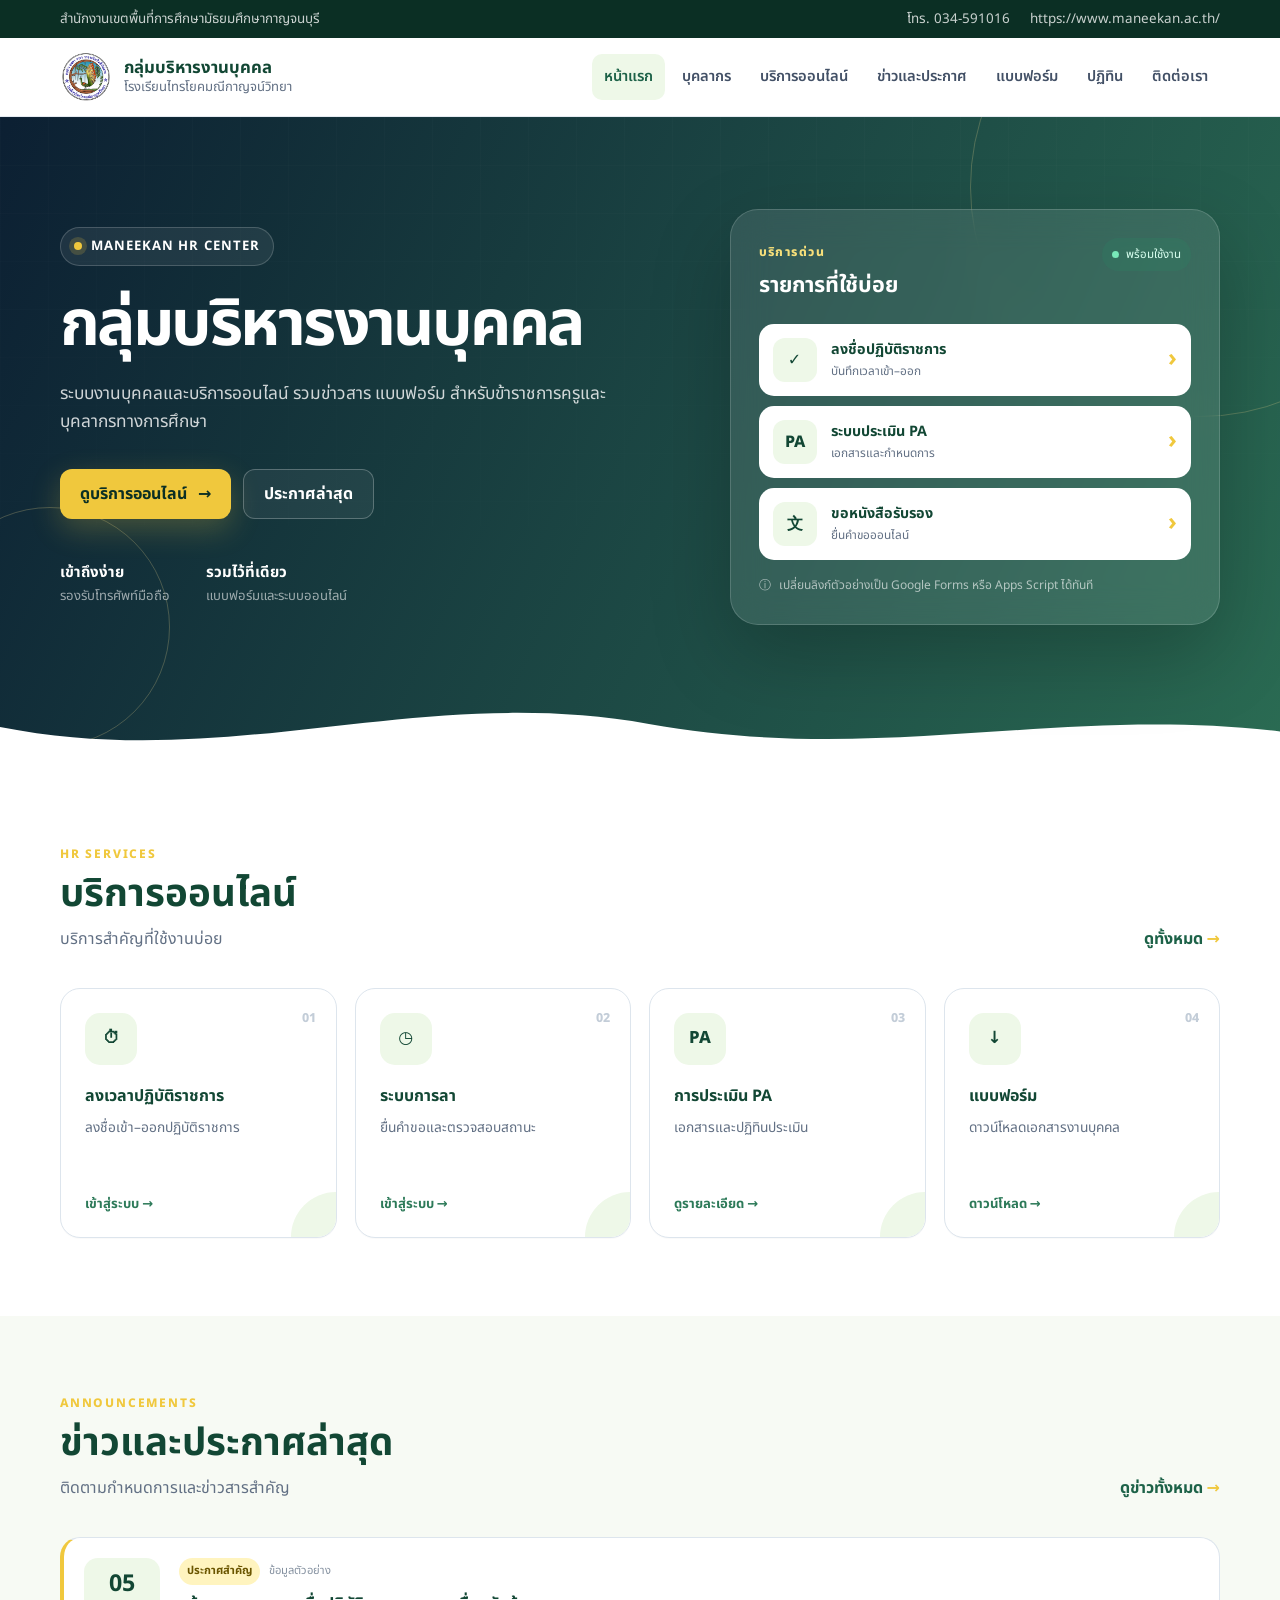
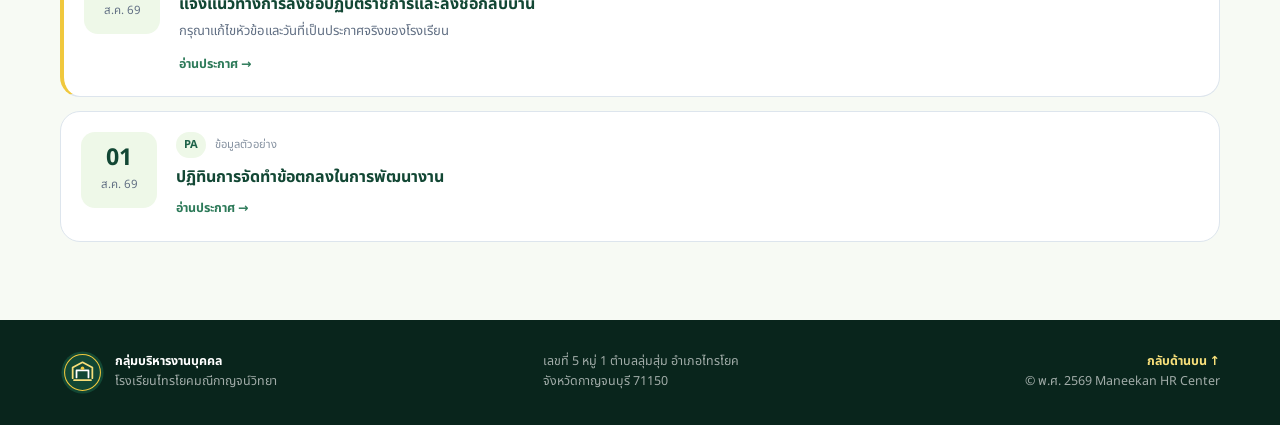
==== index.html @ 7096a81b "Update index.html" ====
<!DOCTYPE html>
<html lang="th">
<head>
  <meta charset="UTF-8" />
  <meta name="viewport" content="width=device-width, initial-scale=1.0" />
  <meta name="description" content="กลุ่มบริหารงานบุคคล โรงเรียนไทรโยคมณีกาญจน์วิทยา" />
  <meta name="theme-color" content="#124734" />
  <title>หน้าแรก | กลุ่มบริหารงานบุคคล</title>
  <link rel="preconnect" href="https://fonts.googleapis.com">
  <link rel="preconnect" href="https://fonts.gstatic.com" crossorigin>
  <link href="https://fonts.googleapis.com/css2?family=Noto+Sans+Thai:wght@400;500;600;700;800&display=swap" rel="stylesheet">
  <link rel="stylesheet" href="css/style.css" />
</head>
<body data-page="home">
  <a class="skip-link" href="#main-content">ข้ามไปยังเนื้อหาหลัก</a>
  <div class="topbar">
    <div class="container topbar-inner">
      <span>สำนักงานเขตพื้นที่การศึกษามัธยมศึกษากาญจนบุรี</span>
      <div class="topbar-links">
        <a href="tel:034591016">โทร. 034-591016</a>
        <a href="mailto:shttps://www.maneekan.ac.th/">https://www.maneekan.ac.th/</a>
      </div>
    </div>
  </div>
  <header class="site-header" id="top">
    <div class="container nav-wrap">
      <a class="brand" href="index.html" aria-label="หน้าแรก">
        <img src="assets/logo.png" alt="ตราสัญลักษณ์โรงเรียน (ตัวอย่าง)" />
        <div>
          <strong>กลุ่มบริหารงานบุคคล</strong>
          <span>โรงเรียนไทรโยคมณีกาญจน์วิทยา</span>
        </div>
      </a>
      <button class="menu-toggle" type="button" aria-expanded="false" aria-controls="main-nav">
        <span class="sr-only">เปิดเมนู</span>
        <span></span><span></span><span></span>
      </button>
      <nav class="main-nav" id="main-nav" aria-label="เมนูหลัก">
        <a href="index.html" class="active">หน้าแรก</a>
<a href="personnel.html" class="">บุคลากร</a>
<a href="services.html" class="">บริการออนไลน์</a>
<a href="news.html" class="">ข่าวและประกาศ</a>
<a href="forms.html" class="">แบบฟอร์ม</a>
<a href="calendar.html" class="">ปฏิทิน</a>
<a href="contact.html" class="">ติดต่อเรา</a>
      </nav>
    </div>
  </header>
  <main id="main-content">

    <section class="hero" id="home">
      <div class="hero-decoration hero-decoration-one"></div>
      <div class="hero-decoration hero-decoration-two"></div>
      <div class="container hero-grid">
        <div class="hero-copy">
          <div class="eyebrow"><span class="eyebrow-dot"></span>Maneekan HR Center</div>
          <h1>กลุ่มบริหารงานบุคคล</h1>
          <p>ระบบงานบุคคลและบริการออนไลน์ รวมข่าวสาร แบบฟอร์ม สำหรับข้าราชการครูและบุคลากรทางการศึกษา</p>
          <div class="hero-actions">
            <a class="btn btn-primary" href="services.html">ดูบริการออนไลน์ <span>→</span></a>
            <a class="btn btn-secondary" href="news.html">ประกาศล่าสุด</a>
          </div>
          <div class="hero-meta">
            <div><strong>เข้าถึงง่าย</strong><span>รองรับโทรศัพท์มือถือ</span></div>
            <div><strong>รวมไว้ที่เดียว</strong><span>แบบฟอร์มและระบบออนไลน์</span></div>
          </div>
        </div>
        <aside class="hero-card">
          <div class="hero-card-head">
            <div><span class="small-label">บริการด่วน</span><h2>รายการที่ใช้บ่อย</h2></div>
            <span class="status-pill"><span></span> พร้อมใช้งาน</span>
          </div>
          <div class="quick-list">
            <a href="#" data-placeholder-link><span class="quick-icon">✓</span><span><strong>ลงชื่อปฏิบัติราชการ</strong><small>บันทึกเวลาเข้า–ออก</small></span><b>›</b></a>
            <a href="#" data-placeholder-link><span class="quick-icon">PA</span><span><strong>ระบบประเมิน PA</strong><small>เอกสารและกำหนดการ</small></span><b>›</b></a>
            <a href="#" data-placeholder-link><span class="quick-icon">文</span><span><strong>ขอหนังสือรับรอง</strong><small>ยื่นคำขอออนไลน์</small></span><b>›</b></a>
          </div>
          <div class="hero-card-note"><span>ⓘ</span>เปลี่ยนลิงก์ตัวอย่างเป็น Google Forms หรือ Apps Script ได้ทันที</div>
        </aside>
      </div>
      <div class="wave"><svg viewBox="0 0 1440 120" preserveAspectRatio="none"><path d="M0,64 C260,125 470,5 730,60 C990,115 1190,35 1440,70 L1440,120 L0,120 Z"></path></svg></div>
    </section>

    <section class="home-preview">
      <div class="container">
        <div class="section-heading">
          <div><span class="section-kicker">HR SERVICES</span><h2>บริการออนไลน์</h2><p>บริการสำคัญที่ใช้งานบ่อย</p></div>
          <a class="text-link" href="services.html">ดูทั้งหมด <span>→</span></a>
        </div>
        <div class="service-grid">
          <a class="service-card" href="#" data-placeholder-link><span class="service-number">01</span><div class="service-icon">⏱</div><h3>ลงเวลาปฏิบัติราชการ</h3><p>ลงชื่อเข้า–ออกปฏิบัติราชการ</p><span class="card-link">เข้าสู่ระบบ →</span></a>
          <a class="service-card" href="#" data-placeholder-link><span class="service-number">02</span><div class="service-icon">◷</div><h3>ระบบการลา</h3><p>ยื่นคำขอและตรวจสอบสถานะ</p><span class="card-link">เข้าสู่ระบบ →</span></a>
          <a class="service-card" href="#" data-placeholder-link><span class="service-number">03</span><div class="service-icon">PA</div><h3>การประเมิน PA</h3><p>เอกสารและปฏิทินประเมิน</p><span class="card-link">ดูรายละเอียด →</span></a>
          <a class="service-card" href="forms.html"><span class="service-number">04</span><div class="service-icon">↓</div><h3>แบบฟอร์ม</h3><p>ดาวน์โหลดเอกสารงานบุคคล</p><span class="card-link">ดาวน์โหลด →</span></a>
        </div>
      </div>
    </section>

    <section class="home-preview alt">
      <div class="container">
        <div class="section-heading">
          <div><span class="section-kicker">ANNOUNCEMENTS</span><h2>ข่าวและประกาศล่าสุด</h2><p>ติดตามกำหนดการและข่าวสารสำคัญ</p></div>
          <a class="text-link" href="news.html">ดูข่าวทั้งหมด <span>→</span></a>
        </div>
        <div class="announcement-list">
          <article class="announcement featured">
            <div class="date-box"><strong>05</strong><span>ส.ค. 69</span></div>
            <div class="announcement-content"><div class="article-meta"><span class="badge badge-gold">ประกาศสำคัญ</span><span>ข้อมูลตัวอย่าง</span></div><h3>แจ้งแนวทางการลงชื่อปฏิบัติราชการและลงชื่อกลับบ้าน</h3><p>กรุณาแก้ไขหัวข้อและวันที่เป็นประกาศจริงของโรงเรียน</p><a href="news.html">อ่านประกาศ <span>→</span></a></div>
          </article>
          <article class="announcement">
            <div class="date-box"><strong>01</strong><span>ส.ค. 69</span></div>
            <div class="announcement-content"><div class="article-meta"><span class="badge">PA</span><span>ข้อมูลตัวอย่าง</span></div><h3>ปฏิทินการจัดทำข้อตกลงในการพัฒนางาน</h3><a href="news.html">อ่านประกาศ <span>→</span></a></div>
          </article>
        </div>
      </div>
    </section>

  </main>
  <footer class="site-footer">
    <div class="container footer-grid">
      <div class="footer-brand">
        <img src="assets/logo-placeholder.svg" alt="" />
        <div>
          <strong>กลุ่มบริหารงานบุคคล</strong>
          <span>โรงเรียนไทรโยคมณีกาญจน์วิทยา</span>
        </div>
      </div>
      <address>
        เลขที่ 5 หมู่ 1 ตำบลลุ่มสุ่ม อำเภอไทรโยค<br />
        จังหวัดกาญจนบุรี 71150
      </address>
      <div class="footer-links">
        <a href="#top">กลับด้านบน ↑</a>
        <span>© <span id="current-year"></span> Maneekan HR Center</span>
      </div>
    </div>
  </footer>
  <div class="toast" id="placeholder-toast" role="status" aria-live="polite">
    ลิงก์นี้เป็นตัวอย่าง กรุณานำลิงก์ Google Form, Drive หรือ Apps Script มาแทนที่
  </div>
  <script src="js/main.js"></script>
</body>
</html>
---- css/style.css ----
:root {
  --navy-950: #0b2f24;
  --navy-900: #124734;
  --navy-800: #1d6248;
  --navy-700: #2d7a59;
  --blue-100: #eef8e8;
  --gold-500: #f0c83d;
  --gold-300: #f7df7a;
  --cream: #fbfceb;
  --white: #ffffff;
  --ink: #17212d;
  --muted: #627084;
  --line: #dde5ed;
  --surface: #f7faf4;
  --success: #2f8f5b;
  --shadow: 0 18px 50px rgba(18, 71, 52, 0.13);
  --shadow-soft: 0 10px 30px rgba(18, 71, 52, 0.09);
  --radius-xl: 28px;
  --radius-lg: 20px;
  --radius-md: 14px;
}

* {
  box-sizing: border-box;
}

html {
  scroll-behavior: smooth;
  scroll-padding-top: 92px;
}

body {
  margin: 0;
  color: var(--ink);
  background: var(--white);
  font-family: "Noto Sans Thai", system-ui, sans-serif;
  line-height: 1.65;
}

a {
  color: inherit;
  text-decoration: none;
}

img {
  max-width: 100%;
  display: block;
}

button,
input,
select,
textarea {
  font: inherit;
}

.container {
  width: min(1160px, calc(100% - 40px));
  margin-inline: auto;
}

.sr-only {
  position: absolute !important;
  width: 1px;
  height: 1px;
  padding: 0;
  margin: -1px;
  overflow: hidden;
  clip: rect(0, 0, 0, 0);
  white-space: nowrap;
  border: 0;
}

.skip-link {
  position: fixed;
  top: 10px;
  left: 10px;
  z-index: 9999;
  transform: translateY(-150%);
  padding: 10px 14px;
  background: var(--gold-500);
  color: var(--navy-950);
  border-radius: 8px;
  font-weight: 700;
}

.skip-link:focus {
  transform: translateY(0);
}

.topbar {
  background: var(--navy-950);
  color: rgba(255, 255, 255, 0.78);
  font-size: 0.84rem;
}

.topbar-inner {
  min-height: 38px;
  display: flex;
  justify-content: space-between;
  align-items: center;
  gap: 20px;
}

.topbar-links {
  display: flex;
  gap: 20px;
}

.topbar a:hover {
  color: var(--white);
}

.site-header {
  position: sticky;
  top: 0;
  z-index: 1000;
  background: rgba(255, 255, 255, 0.94);
  backdrop-filter: blur(16px);
  border-bottom: 1px solid rgba(221, 229, 237, 0.75);
}

.nav-wrap {
  min-height: 78px;
  display: flex;
  align-items: center;
  justify-content: space-between;
  gap: 30px;
}

.brand {
  display: flex;
  align-items: center;
  gap: 12px;
  min-width: 310px;
}

.brand img {
  width: 52px;
  height: 52px;
}

.brand div {
  display: flex;
  flex-direction: column;
  line-height: 1.35;
}

.brand strong {
  color: var(--navy-900);
  font-size: 1.05rem;
}

.brand span {
  color: var(--muted);
  font-size: 0.82rem;
}

.main-nav {
  display: flex;
  align-items: center;
  gap: 5px;
}

.main-nav a {
  position: relative;
  padding: 11px 12px;
  color: #425066;
  font-weight: 600;
  font-size: 0.92rem;
  border-radius: 10px;
  transition: 0.2s ease;
}

.main-nav a:hover,
.main-nav a.active {
  color: var(--navy-800);
  background: var(--blue-100);
}

.menu-toggle {
  display: none;
  width: 44px;
  height: 44px;
  border: 0;
  border-radius: 10px;
  background: var(--blue-100);
  cursor: pointer;
}

.menu-toggle span:not(.sr-only) {
  display: block;
  width: 22px;
  height: 2px;
  margin: 5px auto;
  background: var(--navy-900);
  border-radius: 99px;
}

.hero {
  position: relative;
  overflow: hidden;
  min-height: 650px;
  padding: 92px 0 100px;
  background:
    linear-gradient(115deg, rgba(7, 27, 47, 0.98), rgba(29, 98, 72, 0.94)),
    radial-gradient(circle at 20% 20%, rgba(240, 200, 61, 0.28), transparent 35%);
  color: var(--white);
}

.hero::before {
  content: "";
  position: absolute;
  inset: 0;
  opacity: 0.25;
  background-image:
    linear-gradient(rgba(255,255,255,0.06) 1px, transparent 1px),
    linear-gradient(90deg, rgba(255,255,255,0.06) 1px, transparent 1px);
  background-size: 48px 48px;
  mask-image: linear-gradient(to bottom, black, transparent 90%);
}

.hero-decoration {
  position: absolute;
  border: 1px solid rgba(236, 209, 138, 0.25);
  border-radius: 50%;
}

.hero-decoration-one {
  width: 460px;
  height: 460px;
  right: -150px;
  top: -160px;
}

.hero-decoration-two {
  width: 240px;
  height: 240px;
  left: -70px;
  bottom: 20px;
}

.hero-grid {
  position: relative;
  z-index: 2;
  display: grid;
  grid-template-columns: 1.1fr 0.9fr;
  align-items: center;
  gap: 70px;
}

.eyebrow {
  display: inline-flex;
  align-items: center;
  gap: 9px;
  padding: 8px 13px;
  border: 1px solid rgba(255, 255, 255, 0.18);
  border-radius: 999px;
  background: rgba(255, 255, 255, 0.07);
  font-size: 0.82rem;
  font-weight: 700;
  letter-spacing: 0.08em;
  text-transform: uppercase;
}

.eyebrow-dot {
  width: 8px;
  height: 8px;
  border-radius: 50%;
  background: var(--gold-500);
  box-shadow: 0 0 0 5px rgba(240, 200, 61, 0.18);
}

.hero h1 {
  margin: 24px 0 18px;
  max-width: 680px;
  font-size: clamp(2.65rem, 5vw, 5rem);
  line-height: 1.12;
  letter-spacing: -0.04em;
}

.hero h1 span {
  display: block;
  color: var(--gold-300);
}

.hero-copy > p {
  max-width: 650px;
  margin: 0;
  color: rgba(255, 255, 255, 0.8);
  font-size: 1.08rem;
}

.hero-actions {
  display: flex;
  flex-wrap: wrap;
  gap: 12px;
  margin-top: 32px;
}

.btn {
  min-height: 50px;
  display: inline-flex;
  justify-content: center;
  align-items: center;
  gap: 11px;
  padding: 0 20px;
  border-radius: 12px;
  font-weight: 700;
  transition: transform 0.2s ease, box-shadow 0.2s ease;
}

.btn:hover {
  transform: translateY(-2px);
}

.btn-primary {
  background: var(--gold-500);
  color: var(--navy-950);
  box-shadow: 0 10px 30px rgba(240, 200, 61, 0.24);
}

.btn-secondary {
  border: 1px solid rgba(255,255,255,0.25);
  color: var(--white);
  background: rgba(255,255,255,0.06);
}

.hero-meta {
  display: flex;
  gap: 36px;
  margin-top: 42px;
}

.hero-meta div {
  display: flex;
  flex-direction: column;
}

.hero-meta strong {
  color: var(--white);
  font-size: 0.94rem;
}

.hero-meta span {
  color: rgba(255,255,255,0.58);
  font-size: 0.82rem;
}

.hero-card {
  padding: 28px;
  border: 1px solid rgba(255,255,255,0.16);
  border-radius: var(--radius-xl);
  background: rgba(255,255,255,0.1);
  box-shadow: 0 30px 80px rgba(0,0,0,0.22);
  backdrop-filter: blur(18px);
}

.hero-card-head {
  display: flex;
  justify-content: space-between;
  align-items: flex-start;
  gap: 16px;
  margin-bottom: 20px;
}

.small-label {
  color: var(--gold-300);
  font-size: 0.76rem;
  font-weight: 800;
  letter-spacing: 0.12em;
  text-transform: uppercase;
}

.hero-card h2 {
  margin: 4px 0 0;
  font-size: 1.35rem;
}

.status-pill {
  display: inline-flex;
  align-items: center;
  gap: 7px;
  padding: 7px 10px;
  border-radius: 999px;
  color: #d9fff0;
  background: rgba(44, 139, 102, 0.22);
  font-size: 0.72rem;
  white-space: nowrap;
}

.status-pill span {
  width: 7px;
  height: 7px;
  border-radius: 50%;
  background: #79e9b9;
}

.quick-list {
  display: grid;
  gap: 10px;
}

.quick-list a {
  display: grid;
  grid-template-columns: 46px 1fr auto;
  align-items: center;
  gap: 12px;
  padding: 14px;
  border-radius: 15px;
  color: var(--ink);
  background: var(--white);
  transition: transform 0.2s ease, box-shadow 0.2s ease;
}

.quick-list a:hover {
  transform: translateX(4px);
  box-shadow: 0 12px 30px rgba(0,0,0,0.12);
}

.quick-icon {
  width: 44px;
  height: 44px;
  display: grid;
  place-items: center;
  border-radius: 12px;
  color: var(--navy-900);
  background: var(--blue-100);
  font-weight: 800;
}

.quick-list span:nth-child(2) {
  display: flex;
  flex-direction: column;
}

.quick-list strong {
  color: var(--navy-900);
  font-size: 0.9rem;
}

.quick-list small {
  color: var(--muted);
  font-size: 0.74rem;
}

.quick-list b {
  color: var(--gold-500);
  font-size: 1.5rem;
}

.hero-card-note {
  display: flex;
  gap: 8px;
  margin-top: 16px;
  color: rgba(255,255,255,0.62);
  font-size: 0.75rem;
}

.wave {
  position: absolute;
  left: 0;
  right: 0;
  bottom: -2px;
  height: 90px;
}

.wave svg {
  width: 100%;
  height: 100%;
}

.wave path {
  fill: var(--white);
}

.section {
  padding: 92px 0;
}

.section-heading {
  display: flex;
  justify-content: space-between;
  align-items: flex-end;
  gap: 30px;
  margin-bottom: 36px;
}

.section-heading.compact {
  margin-bottom: 26px;
}

.section-kicker {
  display: block;
  margin-bottom: 5px;
  color: var(--gold-500);
  font-size: 0.75rem;
  font-weight: 800;
  letter-spacing: 0.15em;
}

.section-heading h2,
.calendar-grid h2,
.contact-copy h2 {
  margin: 0;
  color: var(--navy-900);
  font-size: clamp(1.8rem, 3vw, 2.45rem);
  line-height: 1.25;
}

.section-heading p,
.calendar-grid > div > p {
  margin: 8px 0 0;
  color: var(--muted);
}

.text-link {
  color: var(--navy-800);
  font-weight: 700;
  white-space: nowrap;
}

.text-link span {
  color: var(--gold-500);
}

.service-grid {
  display: grid;
  grid-template-columns: repeat(4, 1fr);
  gap: 18px;
}

.service-card {
  position: relative;
  min-height: 250px;
  padding: 24px;
  border: 1px solid var(--line);
  border-radius: var(--radius-lg);
  background: var(--white);
  box-shadow: 0 1px 0 rgba(0,0,0,0.02);
  transition: transform 0.25s ease, box-shadow 0.25s ease, border-color 0.25s ease;
  overflow: hidden;
}

.service-card::after {
  content: "";
  position: absolute;
  width: 90px;
  height: 90px;
  right: -45px;
  bottom: -45px;
  border-radius: 50%;
  background: var(--blue-100);
  transition: transform 0.25s ease;
}

.service-card:hover {
  transform: translateY(-7px);
  border-color: rgba(240, 200, 61, 0.75);
  box-shadow: var(--shadow-soft);
}

.service-card:hover::after {
  transform: scale(1.35);
}

.service-number {
  position: absolute;
  top: 20px;
  right: 20px;
  color: #c3cdd8;
  font-size: 0.78rem;
  font-weight: 800;
}

.service-icon {
  width: 52px;
  height: 52px;
  display: grid;
  place-items: center;
  margin-bottom: 18px;
  border-radius: 15px;
  color: var(--navy-900);
  background: var(--blue-100);
  font-weight: 800;
  font-size: 1.05rem;
}

.service-card h3 {
  margin: 0 0 7px;
  color: var(--navy-900);
  font-size: 1rem;
}

.service-card p {
  margin: 0;
  color: var(--muted);
  font-size: 0.86rem;
}

.card-link {
  position: absolute;
  left: 24px;
  bottom: 22px;
  z-index: 2;
  color: var(--navy-700);
  font-size: 0.82rem;
  font-weight: 700;
}

.announcement-section {
  background: var(--surface);
}

.announcement-layout {
  display: grid;
  grid-template-columns: 1.4fr 0.6fr;
  gap: 36px;
  align-items: start;
}

.announcement-list {
  display: grid;
  gap: 14px;
}

.announcement {
  display: grid;
  grid-template-columns: 76px 1fr;
  gap: 19px;
  padding: 20px;
  border: 1px solid var(--line);
  border-radius: var(--radius-lg);
  background: var(--white);
}

.announcement.featured {
  border-left: 4px solid var(--gold-500);
}

.date-box {
  height: 76px;
  display: grid;
  place-content: center;
  text-align: center;
  border-radius: 14px;
  color: var(--navy-900);
  background: var(--blue-100);
}

.date-box strong {
  display: block;
  font-size: 1.45rem;
  line-height: 1;
}

.date-box span {
  margin-top: 6px;
  color: var(--muted);
  font-size: 0.72rem;
}

.article-meta {
  display: flex;
  align-items: center;
  gap: 9px;
  margin-bottom: 7px;
  color: #8591a0;
  font-size: 0.7rem;
}

.badge {
  padding: 4px 8px;
  border-radius: 999px;
  color: var(--navy-800);
  background: var(--blue-100);
  font-weight: 700;
}

.badge-gold {
  color: #6b5600;
  background: #fff4bf;
}

.announcement h3 {
  margin: 0 0 5px;
  color: var(--navy-900);
  font-size: 1rem;
  line-height: 1.5;
}

.announcement p {
  margin: 0 0 7px;
  color: var(--muted);
  font-size: 0.82rem;
}

.announcement-content > a {
  color: var(--navy-700);
  font-size: 0.78rem;
  font-weight: 700;
}

.notice-panel {
  position: sticky;
  top: 110px;
  padding: 30px;
  border-radius: var(--radius-xl);
  background: var(--navy-900);
  color: var(--white);
  box-shadow: var(--shadow);
}

.notice-icon {
  width: 46px;
  height: 46px;
  display: grid;
  place-items: center;
  margin-bottom: 20px;
  border-radius: 14px;
  background: var(--gold-500);
  color: var(--navy-950);
  font-weight: 900;
  font-size: 1.2rem;
}

.notice-panel h3 {
  margin: 5px 0 20px;
  font-size: 1.35rem;
}

.notice-panel ul {
  padding: 0;
  margin: 0 0 20px;
  list-style: none;
}

.notice-panel li {
  display: flex;
  justify-content: space-between;
  gap: 15px;
  padding: 13px 0;
  border-bottom: 1px solid rgba(255,255,255,0.12);
  font-size: 0.82rem;
}

.notice-panel li span {
  color: rgba(255,255,255,0.7);
}

.notice-panel li strong {
  white-space: nowrap;
}

.example-note {
  color: rgba(255,255,255,0.52);
  font-size: 0.7rem;
}

.btn-light {
  width: 100%;
  margin-top: 8px;
  background: var(--white);
  color: var(--navy-900);
}

.downloads-section {
  background: var(--white);
}

.document-table-wrap {
  overflow: hidden;
  border: 1px solid var(--line);
  border-radius: var(--radius-lg);
  box-shadow: var(--shadow-soft);
}

.document-table {
  width: 100%;
  border-collapse: collapse;
}

.document-table thead {
  background: var(--navy-900);
  color: var(--white);
}

.document-table th {
  padding: 16px 20px;
  text-align: left;
  font-size: 0.78rem;
}

.document-table td {
  padding: 18px 20px;
  border-bottom: 1px solid var(--line);
  color: var(--muted);
  font-size: 0.82rem;
}

.document-table tr:last-child td {
  border-bottom: 0;
}

.document-table td:first-child {
  color: var(--ink);
  font-weight: 600;
}

.document-table td:last-child a {
  color: var(--navy-700);
  font-weight: 700;
}

.file-icon {
  display: inline-grid;
  place-items: center;
  width: 40px;
  height: 34px;
  margin-right: 12px;
  border-radius: 8px;
  color: var(--navy-900);
  background: var(--blue-100);
  font-size: 0.64rem;
  font-weight: 800;
}

.category {
  padding: 5px 9px;
  border-radius: 999px;
  background: var(--surface);
  color: var(--navy-700);
  font-size: 0.72rem;
  font-weight: 600;
}

.mobile-documents {
  display: none;
}

.calendar-section {
  background: var(--cream);
}

.calendar-grid {
  display: grid;
  grid-template-columns: 0.8fr 1.2fr;
  align-items: center;
  gap: 70px;
}

.calendar-help {
  margin-top: 28px;
  padding: 20px;
  border: 1px solid rgba(240, 200, 61, 0.38);
  border-radius: var(--radius-md);
  background: rgba(255,255,255,0.65);
}

.calendar-help strong {
  color: var(--navy-900);
}

.calendar-help ol {
  margin: 9px 0 0;
  padding-left: 24px;
  color: var(--muted);
  font-size: 0.82rem;
}

.calendar-placeholder {
  overflow: hidden;
  padding: 26px;
  border: 1px solid #e7ebc9;
  border-radius: var(--radius-xl);
  background: var(--white);
  box-shadow: var(--shadow);
}

.calendar-top {
  display: flex;
  justify-content: space-between;
  align-items: center;
  margin-bottom: 22px;
}

.calendar-top strong {
  color: var(--navy-900);
  font-size: 1.15rem;
}

.calendar-top span {
  color: var(--muted);
  font-size: 0.74rem;
}

.weekdays,
.calendar-days {
  display: grid;
  grid-template-columns: repeat(7, 1fr);
  gap: 6px;
  text-align: center;
}

.weekdays span {
  padding: 8px 3px;
  color: var(--muted);
  font-size: 0.72rem;
  font-weight: 700;
}

.calendar-days span {
  position: relative;
  min-height: 52px;
  display: grid;
  place-items: center;
  border-radius: 10px;
  font-size: 0.82rem;
}

.calendar-days .muted {
  color: #c1c7ce;
}

.calendar-days .today {
  color: var(--white);
  background: var(--navy-800);
  font-weight: 800;
}

.calendar-days .event-day {
  color: #665200;
  background: #fff4c2;
  font-weight: 700;
}

.calendar-days .event-day::after {
  content: "";
  position: absolute;
  bottom: 6px;
  width: 4px;
  height: 4px;
  border-radius: 50%;
  background: var(--gold-500);
}

.contact-section {
  padding: 75px 0;
  background: linear-gradient(135deg, var(--navy-950), var(--navy-800));
}

.contact-card {
  display: grid;
  grid-template-columns: 0.8fr 1.2fr;
  align-items: center;
  gap: 45px;
}

.section-kicker.light {
  color: var(--gold-300);
}

.contact-copy h2 {
  color: var(--white);
}

.contact-copy p {
  margin: 10px 0 0;
  color: rgba(255,255,255,0.65);
}

.contact-info {
  display: grid;
  grid-template-columns: repeat(3, 1fr);
  gap: 12px;
}

.contact-info a {
  display: flex;
  flex-direction: column;
  padding: 20px;
  border: 1px solid rgba(255,255,255,0.14);
  border-radius: var(--radius-md);
  background: rgba(255,255,255,0.07);
  transition: background 0.2s ease, transform 0.2s ease;
}

.contact-info a:hover {
  transform: translateY(-3px);
  background: rgba(255,255,255,0.11);
}

.contact-info span {
  color: rgba(255,255,255,0.58);
  font-size: 0.7rem;
}

.contact-info strong {
  margin-top: 6px;
  color: var(--white);
  font-size: 0.82rem;
  overflow-wrap: anywhere;
}

.site-footer {
  padding: 30px 0;
  background: #09251c;
  color: rgba(255,255,255,0.62);
}

.footer-grid {
  display: grid;
  grid-template-columns: 1fr 1fr auto;
  align-items: center;
  gap: 30px;
  font-size: 0.78rem;
}

.footer-brand {
  display: flex;
  align-items: center;
  gap: 10px;
}

.footer-brand img {
  width: 45px;
  height: 45px;
}

.footer-brand div {
  display: flex;
  flex-direction: column;
}

.footer-brand strong {
  color: var(--white);
}

.footer-grid address {
  font-style: normal;
}

.footer-links {
  display: flex;
  flex-direction: column;
  align-items: flex-end;
}

.footer-links a {
  color: var(--gold-300);
  font-weight: 700;
}

.toast {
  position: fixed;
  right: 24px;
  bottom: 24px;
  z-index: 9999;
  max-width: 390px;
  padding: 15px 18px;
  border-radius: 12px;
  color: var(--white);
  background: var(--navy-950);
  box-shadow: var(--shadow);
  font-size: 0.82rem;
  opacity: 0;
  pointer-events: none;
  transform: translateY(18px);
  transition: 0.25s ease;
}

.toast.show {
  opacity: 1;
  transform: translateY(0);
}

@media (max-width: 1040px) {
  .menu-toggle {
    display: block;
  }

  .main-nav {
    position: absolute;
    top: calc(100% + 1px);
    left: 20px;
    right: 20px;
    display: none;
    padding: 12px;
    border: 1px solid var(--line);
    border-radius: 14px;
    background: var(--white);
    box-shadow: var(--shadow);
  }

  .main-nav.open {
    display: grid;
  }

  .main-nav a {
    padding: 12px 14px;
  }

  .hero-grid,
  .announcement-layout,
  .calendar-grid,
  .contact-card {
    grid-template-columns: 1fr;
  }

  .hero {
    padding-top: 70px;
  }

  .hero-grid {
    gap: 45px;
  }

  .service-grid {
    grid-template-columns: repeat(2, 1fr);
  }

  .notice-panel {
    position: static;
  }

  .calendar-grid {
    gap: 40px;
  }

  .contact-info {
    grid-template-columns: repeat(3, 1fr);
  }

  .footer-grid {
    grid-template-columns: 1fr 1fr;
  }

  .footer-links {
    grid-column: 1 / -1;
    flex-direction: row;
    justify-content: space-between;
    align-items: center;
  }
}

@media (max-width: 720px) {
  .container {
    width: min(100% - 28px, 1160px);
  }

  .topbar {
    display: none;
  }

  .nav-wrap {
    min-height: 68px;
  }

  .brand {
    min-width: 0;
  }

  .brand img {
    width: 45px;
    height: 45px;
  }

  .brand strong {
    font-size: 0.92rem;
  }

  .brand span {
    font-size: 0.68rem;
  }

  .hero {
    min-height: 0;
    padding: 58px 0 95px;
  }

  .hero h1 {
    font-size: 2.55rem;
  }

  .hero-copy > p {
    font-size: 0.94rem;
  }

  .hero-actions .btn {
    width: 100%;
  }

  .hero-meta {
    gap: 20px;
    flex-direction: column;
  }

  .hero-card {
    padding: 20px;
    border-radius: 22px;
  }

  .hero-card-head {
    flex-direction: column;
  }

  .section {
    padding: 70px 0;
  }

  .section-heading {
    align-items: flex-start;
    flex-direction: column;
    gap: 15px;
  }

  .service-grid {
    grid-template-columns: 1fr;
  }

  .service-card {
    min-height: 225px;
  }

  .announcement {
    grid-template-columns: 62px 1fr;
    gap: 13px;
    padding: 15px;
  }

  .date-box {
    width: 62px;
    height: 66px;
  }

  .announcement h3 {
    font-size: 0.9rem;
  }

  .document-table-wrap {
    display: none;
  }

  .mobile-documents {
    display: grid;
    gap: 10px;
  }

  .mobile-documents article {
    padding: 16px;
    border: 1px solid var(--line);
    border-radius: 14px;
    background: var(--white);
  }

  .mobile-documents article > div {
    display: flex;
    align-items: center;
  }

  .mobile-documents strong {
    color: var(--navy-900);
    font-size: 0.82rem;
  }

  .mobile-documents a {
    display: block;
    margin-top: 10px;
    color: var(--navy-700);
    font-size: 0.75rem;
    font-weight: 700;
  }

  .calendar-placeholder {
    padding: 16px;
  }

  .calendar-days span {
    min-height: 42px;
  }

  .contact-info {
    grid-template-columns: 1fr;
  }

  .footer-grid {
    grid-template-columns: 1fr;
  }

  .footer-links {
    grid-column: auto;
    flex-direction: column;
    align-items: flex-start;
    gap: 8px;
  }

  .toast {
    right: 14px;
    left: 14px;
    bottom: 14px;
  }
}

@media (prefers-reduced-motion: reduce) {
  *,
  *::before,
  *::after {
    scroll-behavior: auto !important;
    transition-duration: 0.01ms !important;
  }
}


/* ===== Multi-page additions ===== */
body[data-page] .main-nav a.active {
  color: var(--navy-800);
  background: var(--blue-100);
}

.page-hero {
  position: relative;
  overflow: hidden;
  padding: 76px 0 66px;
  background:
    linear-gradient(115deg, rgba(11,47,36,.98), rgba(29,98,72,.94)),
    radial-gradient(circle at 85% 15%, rgba(240,200,61,.25), transparent 34%);
  color: white;
}

.page-hero::after {
  content: "";
  position: absolute;
  width: 380px;
  height: 380px;
  right: -110px;
  top: -210px;
  border: 1px solid rgba(247,223,122,.26);
  border-radius: 50%;
}

.page-hero .container {
  position: relative;
  z-index: 2;
}

.page-hero .breadcrumbs {
  display: flex;
  flex-wrap: wrap;
  gap: 8px;
  margin-bottom: 15px;
  color: rgba(255,255,255,.65);
  font-size: .78rem;
}

.page-hero .breadcrumbs a {
  color: var(--gold-300);
}

.page-hero h1 {
  margin: 0;
  font-size: clamp(2.05rem, 4vw, 3.55rem);
  line-height: 1.2;
}

.page-hero p {
  max-width: 720px;
  margin: 14px 0 0;
  color: rgba(255,255,255,.76);
}

.content-section {
  padding: 78px 0;
}

.content-section.alt {
  background: var(--surface);
}

.intro-panel {
  display: grid;
  grid-template-columns: .85fr 1.15fr;
  gap: 42px;
  align-items: center;
  padding: 34px;
  border: 1px solid var(--line);
  border-radius: var(--radius-xl);
  background: white;
  box-shadow: var(--shadow-soft);
}

.intro-panel h2 {
  margin: 0;
  color: var(--navy-900);
  font-size: clamp(1.65rem, 3vw, 2.35rem);
}

.intro-panel p {
  color: var(--muted);
}

.intro-points {
  display: grid;
  gap: 12px;
}

.intro-point {
  display: flex;
  gap: 12px;
  padding: 15px;
  border-radius: 14px;
  background: var(--blue-100);
}

.intro-point b {
  color: var(--navy-900);
}

.people-grid {
  display: grid;
  grid-template-columns: repeat(3, 1fr);
  gap: 20px;
}

.person-card {
  padding: 26px;
  border: 1px solid var(--line);
  border-radius: var(--radius-lg);
  background: white;
  box-shadow: 0 8px 25px rgba(18,71,52,.06);
}

.person-photo {
  width: 92px;
  height: 92px;
  display: grid;
  place-items: center;
  margin-bottom: 18px;
  border-radius: 24px;
  color: var(--navy-900);
  background: linear-gradient(135deg, var(--blue-100), #fff6c9);
  font-size: 1.35rem;
  font-weight: 800;
}

.person-card h3 {
  margin: 0;
  color: var(--navy-900);
}

.person-role {
  display: block;
  margin: 4px 0 14px;
  color: var(--gold-500);
  font-size: .82rem;
  font-weight: 700;
}

.person-card p,
.person-card li {
  color: var(--muted);
  font-size: .82rem;
}

.person-card ul {
  margin: 0;
  padding-left: 20px;
}

.page-service-grid {
  display: grid;
  grid-template-columns: repeat(3, 1fr);
  gap: 20px;
}

.page-service-card {
  position: relative;
  min-height: 265px;
  padding: 26px;
  border: 1px solid var(--line);
  border-radius: var(--radius-lg);
  background: white;
  box-shadow: var(--shadow-soft);
  transition: transform .2s ease, border-color .2s ease;
}

.page-service-card:hover {
  transform: translateY(-5px);
  border-color: var(--gold-500);
}

.page-service-card .service-icon {
  margin-bottom: 20px;
}

.page-service-card h2 {
  margin: 0 0 8px;
  color: var(--navy-900);
  font-size: 1.08rem;
}

.page-service-card p {
  margin: 0;
  color: var(--muted);
  font-size: .84rem;
}

.page-service-card .btn {
  position: absolute;
  left: 26px;
  right: 26px;
  bottom: 24px;
  min-height: 43px;
}

.news-page-grid {
  display: grid;
  grid-template-columns: 1fr 310px;
  gap: 30px;
  align-items: start;
}

.news-stack {
  display: grid;
  gap: 16px;
}

.news-card {
  display: grid;
  grid-template-columns: 150px 1fr;
  overflow: hidden;
  border: 1px solid var(--line);
  border-radius: var(--radius-lg);
  background: white;
}

.news-cover {
  min-height: 170px;
  display: grid;
  place-items: center;
  color: var(--navy-900);
  background: linear-gradient(145deg, var(--blue-100), #fff2b8);
  font-size: 2.2rem;
  font-weight: 800;
}

.news-body {
  padding: 22px;
}

.news-body h2 {
  margin: 7px 0;
  color: var(--navy-900);
  font-size: 1.06rem;
}

.news-body p {
  color: var(--muted);
  font-size: .83rem;
}

.side-filter {
  position: sticky;
  top: 105px;
  padding: 24px;
  border-radius: var(--radius-lg);
  background: var(--navy-900);
  color: white;
}

.side-filter h3 {
  margin-top: 0;
}

.side-filter a {
  display: block;
  padding: 10px 0;
  border-bottom: 1px solid rgba(255,255,255,.12);
  color: rgba(255,255,255,.75);
  font-size: .84rem;
}

.document-groups {
  display: grid;
  gap: 28px;
}

.document-group {
  overflow: hidden;
  border: 1px solid var(--line);
  border-radius: var(--radius-lg);
  background: white;
}

.document-group h2 {
  margin: 0;
  padding: 18px 22px;
  color: white;
  background: var(--navy-900);
  font-size: 1.05rem;
}

.document-list {
  display: grid;
}

.document-item {
  display: grid;
  grid-template-columns: 1fr auto;
  align-items: center;
  gap: 18px;
  padding: 18px 22px;
  border-bottom: 1px solid var(--line);
}

.document-item:last-child {
  border-bottom: 0;
}

.document-item strong {
  color: var(--navy-900);
}

.document-item small {
  display: block;
  margin-top: 4px;
  color: var(--muted);
}

.document-item .btn {
  min-height: 40px;
  padding-inline: 15px;
}

.calendar-layout {
  display: grid;
  grid-template-columns: 1.2fr .8fr;
  gap: 30px;
  align-items: start;
}

.embed-placeholder {
  min-height: 560px;
  display: grid;
  place-items: center;
  padding: 35px;
  border: 2px dashed #cbd8c8;
  border-radius: var(--radius-xl);
  text-align: center;
  background: white;
}

.embed-placeholder strong {
  color: var(--navy-900);
  font-size: 1.25rem;
}

.event-list {
  display: grid;
  gap: 12px;
}

.event-card {
  display: grid;
  grid-template-columns: 64px 1fr;
  gap: 15px;
  padding: 17px;
  border: 1px solid var(--line);
  border-radius: var(--radius-md);
  background: white;
}

.event-date {
  display: grid;
  place-items: center;
  min-height: 62px;
  border-radius: 12px;
  color: var(--navy-900);
  background: #fff2bc;
  font-weight: 800;
  text-align: center;
  line-height: 1.15;
}

.event-card h3 {
  margin: 0;
  color: var(--navy-900);
  font-size: .94rem;
}

.event-card p {
  margin: 4px 0 0;
  color: var(--muted);
  font-size: .76rem;
}

.contact-page-grid {
  display: grid;
  grid-template-columns: .85fr 1.15fr;
  gap: 32px;
}

.contact-box,
.map-box {
  padding: 30px;
  border: 1px solid var(--line);
  border-radius: var(--radius-xl);
  background: white;
  box-shadow: var(--shadow-soft);
}

.contact-box h2,
.map-box h2 {
  color: var(--navy-900);
}

.contact-methods {
  display: grid;
  gap: 12px;
  margin-top: 22px;
}

.contact-method {
  display: flex;
  flex-direction: column;
  padding: 15px;
  border-radius: 13px;
  background: var(--blue-100);
}

.contact-method span {
  color: var(--muted);
  font-size: .72rem;
}

.contact-method strong {
  color: var(--navy-900);
}

.map-placeholder {
  min-height: 310px;
  display: grid;
  place-items: center;
  margin-top: 18px;
  border-radius: var(--radius-md);
  background:
    linear-gradient(rgba(18,71,52,.05), rgba(18,71,52,.05)),
    repeating-linear-gradient(45deg, #f7faf4, #f7faf4 12px, #eef5e9 12px, #eef5e9 24px);
  color: var(--navy-900);
  text-align: center;
}

.home-preview {
  padding: 78px 0;
}

.home-preview.alt {
  background: var(--surface);
}

.home-preview .service-grid {
  grid-template-columns: repeat(4, 1fr);
}

.view-all {
  margin-top: 26px;
  text-align: center;
}

@media (max-width: 980px) {
  .intro-panel,
  .news-page-grid,
  .calendar-layout,
  .contact-page-grid {
    grid-template-columns: 1fr;
  }

  .people-grid,
  .page-service-grid {
    grid-template-columns: repeat(2, 1fr);
  }

  .side-filter {
    position: static;
  }
}

@media (max-width: 720px) {
  .people-grid,
  .page-service-grid,
  .home-preview .service-grid {
    grid-template-columns: 1fr;
  }

  .intro-panel {
    padding: 24px;
  }

  .news-card {
    grid-template-columns: 1fr;
  }

  .news-cover {
    min-height: 105px;
  }

  .document-item {
    grid-template-columns: 1fr;
  }

  .document-item .btn {
    width: 100%;
    position: static;
  }

  .page-hero {
    padding: 55px 0 48px;
  }
}
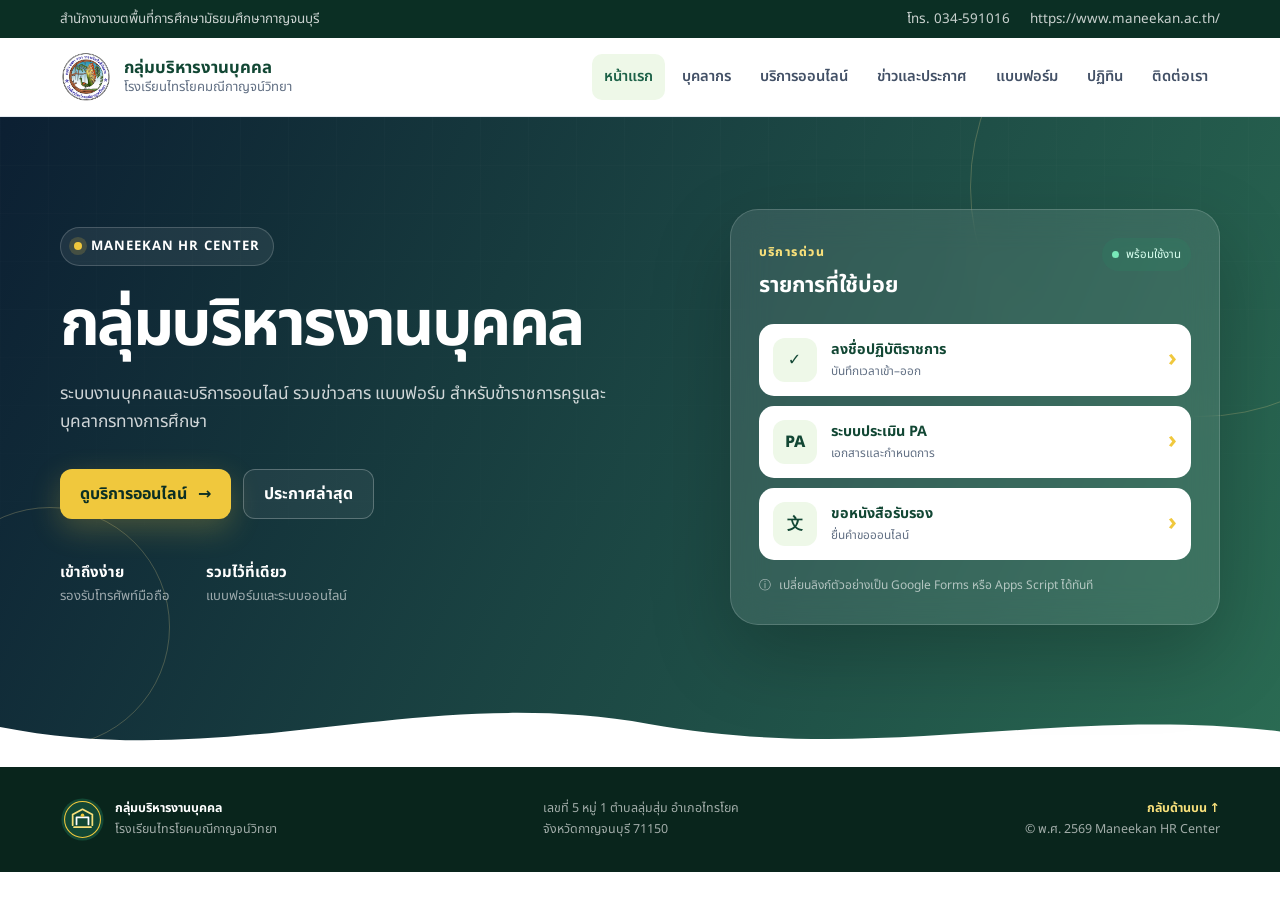
==== commit 394cfcae: "Update index.html" ====
--- a/index.html
+++ b/index.html
@@ -81,40 +81,6 @@
       <div class="wave"><svg viewBox="0 0 1440 120" preserveAspectRatio="none"><path d="M0,64 C260,125 470,5 730,60 C990,115 1190,35 1440,70 L1440,120 L0,120 Z"></path></svg></div>
     </section>
 
-    <section class="home-preview">
-      <div class="container">
-        <div class="section-heading">
-          <div><span class="section-kicker">HR SERVICES</span><h2>บริการออนไลน์</h2><p>บริการสำคัญที่ใช้งานบ่อย</p></div>
-          <a class="text-link" href="services.html">ดูทั้งหมด <span>→</span></a>
-        </div>
-        <div class="service-grid">
-          <a class="service-card" href="#" data-placeholder-link><span class="service-number">01</span><div class="service-icon">⏱</div><h3>ลงเวลาปฏิบัติราชการ</h3><p>ลงชื่อเข้า–ออกปฏิบัติราชการ</p><span class="card-link">เข้าสู่ระบบ →</span></a>
-          <a class="service-card" href="#" data-placeholder-link><span class="service-number">02</span><div class="service-icon">◷</div><h3>ระบบการลา</h3><p>ยื่นคำขอและตรวจสอบสถานะ</p><span class="card-link">เข้าสู่ระบบ →</span></a>
-          <a class="service-card" href="#" data-placeholder-link><span class="service-number">03</span><div class="service-icon">PA</div><h3>การประเมิน PA</h3><p>เอกสารและปฏิทินประเมิน</p><span class="card-link">ดูรายละเอียด →</span></a>
-          <a class="service-card" href="forms.html"><span class="service-number">04</span><div class="service-icon">↓</div><h3>แบบฟอร์ม</h3><p>ดาวน์โหลดเอกสารงานบุคคล</p><span class="card-link">ดาวน์โหลด →</span></a>
-        </div>
-      </div>
-    </section>
-
-    <section class="home-preview alt">
-      <div class="container">
-        <div class="section-heading">
-          <div><span class="section-kicker">ANNOUNCEMENTS</span><h2>ข่าวและประกาศล่าสุด</h2><p>ติดตามกำหนดการและข่าวสารสำคัญ</p></div>
-          <a class="text-link" href="news.html">ดูข่าวทั้งหมด <span>→</span></a>
-        </div>
-        <div class="announcement-list">
-          <article class="announcement featured">
-            <div class="date-box"><strong>05</strong><span>ส.ค. 69</span></div>
-            <div class="announcement-content"><div class="article-meta"><span class="badge badge-gold">ประกาศสำคัญ</span><span>ข้อมูลตัวอย่าง</span></div><h3>แจ้งแนวทางการลงชื่อปฏิบัติราชการและลงชื่อกลับบ้าน</h3><p>กรุณาแก้ไขหัวข้อและวันที่เป็นประกาศจริงของโรงเรียน</p><a href="news.html">อ่านประกาศ <span>→</span></a></div>
-          </article>
-          <article class="announcement">
-            <div class="date-box"><strong>01</strong><span>ส.ค. 69</span></div>
-            <div class="announcement-content"><div class="article-meta"><span class="badge">PA</span><span>ข้อมูลตัวอย่าง</span></div><h3>ปฏิทินการจัดทำข้อตกลงในการพัฒนางาน</h3><a href="news.html">อ่านประกาศ <span>→</span></a></div>
-          </article>
-        </div>
-      </div>
-    </section>
-
   </main>
   <footer class="site-footer">
     <div class="container footer-grid">
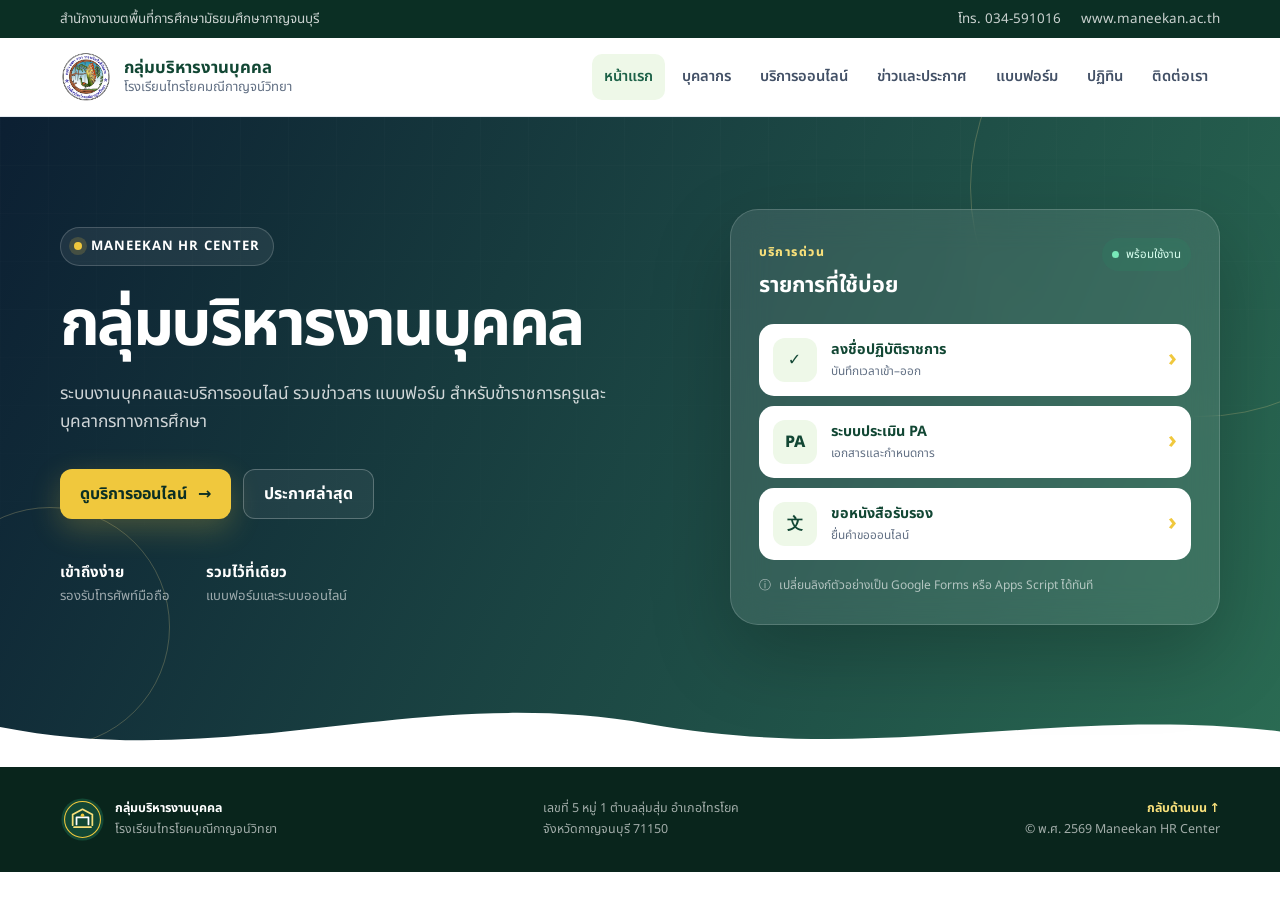
==== commit 0c76d5e4: "Update index.html" ====
--- a/index.html
+++ b/index.html
@@ -18,7 +18,11 @@
       <span>สำนักงานเขตพื้นที่การศึกษามัธยมศึกษากาญจนบุรี</span>
       <div class="topbar-links">
         <a href="tel:034591016">โทร. 034-591016</a>
-        <a href="mailto:shttps://www.maneekan.ac.th/">https://www.maneekan.ac.th/</a>
+       <a href="https://www.maneekan.ac.th/"
+   target="_blank"
+   rel="noopener noreferrer">
+  www.maneekan.ac.th
+</a>
       </div>
     </div>
   </div>
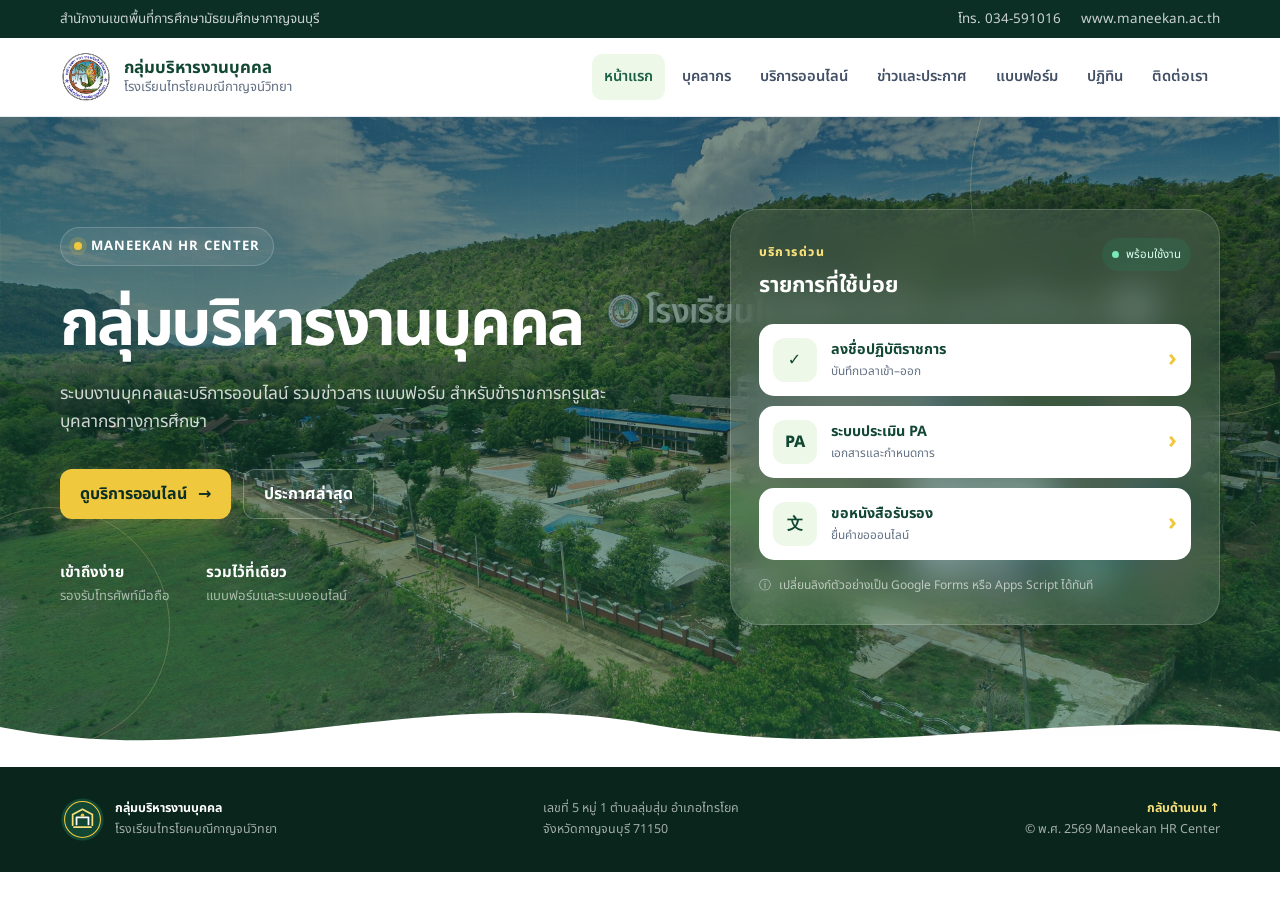
==== commit 8863d27e: "Update link for ลงชื่อปฏิบัติราชการ to Google Apps Script" ====
--- a/index.html
+++ b/index.html
@@ -75,7 +75,7 @@
             <span class="status-pill"><span></span> พร้อมใช้งาน</span>
           </div>
           <div class="quick-list">
-            <a href="#" data-placeholder-link><span class="quick-icon">✓</span><span><strong>ลงชื่อปฏิบัติราชการ</strong><small>บันทึกเวลาเข้า–ออก</small></span><b>›</b></a>
+            <a href="https://script.google.com/macros/s/AKfycbwgw7OgSjkKKTc2F5gCJuKuPccqyQ3rEMYR3fQj7FDhUj_PmYod2bczae3S-Ho0hh77/exec"><span class="quick-icon">✓</span><span><strong>ลงชื่อปฏิบัติราชการ</strong><small>บันทึกเวลาเข้า–ออก</small></span><b>›</b></a>
             <a href="#" data-placeholder-link><span class="quick-icon">PA</span><span><strong>ระบบประเมิน PA</strong><small>เอกสารและกำหนดการ</small></span><b>›</b></a>
             <a href="#" data-placeholder-link><span class="quick-icon">文</span><span><strong>ขอหนังสือรับรอง</strong><small>ยื่นคำขอออนไลน์</small></span><b>›</b></a>
           </div>
--- a/css/style.css
+++ b/css/style.css
@@ -203,8 +203,11 @@
   min-height: 650px;
   padding: 92px 0 100px;
   background:
-    linear-gradient(115deg, rgba(7, 27, 47, 0.98), rgba(29, 98, 72, 0.94)),
-    radial-gradient(circle at 20% 20%, rgba(240, 200, 61, 0.28), transparent 35%);
+    linear-gradient(rgba(11, 47, 36, 0.55), rgba(29, 98, 72, 0.55)),
+    url("../assets/school-bg.jpg");
+  background-size: cover;
+  background-position: center;
+  background-repeat: no-repeat;
   color: var(--white);
 }
 
@@ -526,7 +529,7 @@
 
 .service-grid {
   display: grid;
-  grid-template-columns: repeat(4, 1fr);
+  grid-template-columns: repeat(4, minmax(0, 1fr));
   gap: 18px;
 }
 
@@ -971,7 +974,7 @@
 
 .contact-info {
   display: grid;
-  grid-template-columns: repeat(3, 1fr);
+  grid-template-columns: repeat(3, minmax(0, 1fr));
   gap: 12px;
 }
 
@@ -1116,7 +1119,7 @@
   }
 
   .service-grid {
-    grid-template-columns: repeat(2, 1fr);
+    grid-template-columns: repeat(2, minmax(0, 1fr));
   }
 
   .notice-panel {
@@ -1128,7 +1131,7 @@
   }
 
   .contact-info {
-    grid-template-columns: repeat(3, 1fr);
+    grid-template-columns: repeat(3, minmax(0, 1fr));
   }
 
   .footer-grid {
@@ -1320,11 +1323,19 @@
 .page-hero {
   position: relative;
   overflow: hidden;
-  padding: 76px 0 66px;
-  background:
-    linear-gradient(115deg, rgba(11,47,36,.98), rgba(29,98,72,.94)),
-    radial-gradient(circle at 85% 15%, rgba(240,200,61,.25), transparent 34%);
-  color: white;
+  padding: 74px 0 64px;
+  color: #ffffff;
+
+  background-image:
+    linear-gradient(
+      rgba(11, 47, 36, 0.55),
+      rgba(29, 98, 72, 0.55)
+    ),
+    url("../assets/school-bg.jpg");
+
+  background-size: cover;
+  background-position: 50% 25%;
+  background-repeat: no-repeat;
 }
 
 .page-hero::after {
@@ -1417,7 +1428,7 @@
 
 .people-grid {
   display: grid;
-  grid-template-columns: repeat(3, 1fr);
+  grid-template-columns: repeat(3, minmax(0, 1fr));
   gap: 20px;
 }
 
@@ -1468,7 +1479,7 @@
 
 .page-service-grid {
   display: grid;
-  grid-template-columns: repeat(3, 1fr);
+  grid-template-columns: repeat(3, minmax(0, 1fr));
   gap: 20px;
 }
 
@@ -1758,7 +1769,7 @@
 }
 
 .home-preview .service-grid {
-  grid-template-columns: repeat(4, 1fr);
+  grid-template-columns: repeat(4, minmax(0, 1fr));
 }
 
 .view-all {
@@ -1776,7 +1787,7 @@
 
   .people-grid,
   .page-service-grid {
-    grid-template-columns: repeat(2, 1fr);
+    grid-template-columns: repeat(2, minmax(0, 1fr));
   }
 
   .side-filter {
@@ -1816,3 +1827,752 @@
     padding: 55px 0 48px;
   }
 }
+
+/* =========================================================
+   FINAL LAYOUT FIX
+   ทำให้หน้าภายในทุกหน้ามีขนาดเท่ากัน และไม่ล้นแนวนอน
+   ========================================================= */
+
+html,
+body {
+  width: 100%;
+  max-width: 100%;
+  overflow-x: hidden;
+}
+
+body,
+main,
+.site-header,
+.topbar,
+.page-hero,
+.content-section,
+.page-content {
+  min-width: 0;
+  max-width: 100%;
+}
+
+main {
+  width: 100%;
+  overflow-x: clip;
+}
+
+/* หัวภาพของหน้าภายในทุกหน้า: ขนาดเท่ากันบนคอมพิวเตอร์ */
+.page-hero {
+  width: 100%;
+  height: 276px;
+  min-height: 276px;
+  padding: 0;
+  display: flex;
+  align-items: center;
+
+  background-image:
+    linear-gradient(
+      rgba(11, 47, 36, 0.55),
+      rgba(29, 98, 72, 0.55)
+    ),
+    url("../assets/school-bg.jpg");
+
+  background-size: cover;
+  background-position: 50% 35%;
+  background-repeat: no-repeat;
+}
+
+/* จำกัดเนื้อหาภายในให้กว้างเท่ากันทุกหน้า */
+.page-hero > .container,
+.content-section > .container,
+.page-content > .container {
+  width: min(1160px, calc(100% - 40px));
+  max-width: 1160px;
+  margin-left: auto;
+  margin-right: auto;
+  min-width: 0;
+}
+
+/* ป้องกัน grid และการ์ดของหน้าบริการดันหน้าให้กว้าง */
+.service-grid,
+.full-service-grid,
+.page-service-grid {
+  width: 100%;
+  max-width: 100%;
+  min-width: 0;
+  grid-template-columns: repeat(4, minmax(0, 1fr));
+}
+
+.service-card,
+.page-service-card,
+.service-grid > *,
+.full-service-grid > *,
+.page-service-grid > * {
+  min-width: 0;
+  max-width: 100%;
+  overflow-wrap: anywhere;
+}
+
+/* หน้าบริการแบบ 3 คอลัมน์ หากใช้ class page-service-grid */
+.page-service-grid {
+  grid-template-columns: repeat(3, minmax(0, 1fr));
+}
+
+/* ข้อความหัวหน้าไม่ดันความสูงเกินกรอบ */
+.page-hero h1,
+.page-hero p,
+.page-hero .breadcrumbs {
+  max-width: 760px;
+}
+
+.page-hero p {
+  margin-bottom: 0;
+}
+
+/* แท็บเล็ต */
+@media (max-width: 1040px) {
+  .service-grid,
+  .full-service-grid,
+  .page-service-grid {
+    grid-template-columns: repeat(2, minmax(0, 1fr));
+  }
+}
+
+/* โทรศัพท์: ให้ความสูงปรับตามข้อความ เพื่อไม่ให้ข้อความถูกตัด */
+@media (max-width: 720px) {
+  .page-hero {
+    height: auto;
+    min-height: 250px;
+    padding: 48px 0;
+    background-position: 50% 65%;
+  }
+
+  .page-hero > .container,
+  .content-section > .container,
+  .page-content > .container {
+    width: min(100% - 28px, 1160px);
+  }
+
+  .service-grid,
+  .full-service-grid,
+  .page-service-grid {
+    grid-template-columns: minmax(0, 1fr);
+  }
+}
+
+.google-calendar-wrapper {
+  width: 100%;
+  overflow: hidden;
+  border-radius: 20px;
+  background: #ffffff;
+  box-shadow: var(--shadow-soft);
+}
+
+.google-calendar-wrapper iframe {
+  display: block;
+  width: 100%;
+  height: 600px;
+  border: 0;
+}
+
+@media (max-width: 720px) {
+  .google-calendar-wrapper iframe {
+    height: 520px;
+  }
+}
+/* ==================================================
+   แผนผังโครงสร้างกลุ่มบริหารงานบุคคล
+================================================== */
+
+.org-section {
+  position: relative;
+  overflow: hidden;
+  padding: 70px 0 100px;
+  background:
+    radial-gradient(
+      circle at 8% 25%,
+      rgba(255, 255, 255, 0.12) 0 110px,
+      transparent 112px
+    ),
+    radial-gradient(
+      circle at 91% 70%,
+      rgba(255, 255, 255, 0.08) 0 150px,
+      transparent 152px
+    ),
+    linear-gradient(145deg, #3f7968 0%, #265c4f 100%);
+}
+
+/* ลวดลายพื้นหลัง */
+.org-section::before,
+.org-section::after {
+  content: "";
+  position: absolute;
+  width: 300px;
+  height: 300px;
+  border: 3px dashed rgba(255, 255, 255, 0.1);
+  border-radius: 50%;
+  pointer-events: none;
+}
+
+.org-section::before {
+  top: 220px;
+  left: -140px;
+}
+
+.org-section::after {
+  right: -110px;
+  bottom: 100px;
+}
+
+.org-section .container {
+  position: relative;
+  z-index: 1;
+}
+
+/* หัวข้อ */
+.org-heading {
+  margin-bottom: 70px;
+  text-align: center;
+}
+
+.org-heading .section-kicker {
+  display: block;
+  margin-bottom: 8px;
+  color: #ffc154;
+  font-size: 0.85rem;
+  font-weight: 800;
+  letter-spacing: 0.2em;
+}
+
+.org-heading h2 {
+  max-width: 900px;
+  margin: 0 auto 10px;
+  color: #ffffff;
+  font-size: clamp(2rem, 4vw, 3.3rem);
+  font-weight: 800;
+  line-height: 1.35;
+  text-shadow: 0 3px 0 rgba(0, 0, 0, 0.2);
+}
+
+.org-heading p {
+  margin: 0;
+  color: rgba(255, 255, 255, 0.85);
+  font-size: 1.1rem;
+}
+
+/* พื้นที่แผนผัง */
+.org-chart {
+  width: 100%;
+  max-width: 1180px;
+  margin: 0 auto;
+}
+
+/* แถวเดี่ยว */
+.org-tier-single {
+  display: flex;
+  justify-content: center;
+}
+
+/* การ์ดบุคลากร */
+.org-person-card {
+  position: relative;
+  width: 100%;
+  min-width: 0;
+  margin-top: 74px;
+  padding: 88px 18px 20px;
+  border: 3px solid rgba(255, 193, 84, 0.8);
+  border-radius: 20px;
+  background: linear-gradient(145deg, #ffc159, #f6ae41);
+  text-align: center;
+  box-shadow:
+    0 14px 30px rgba(8, 39, 31, 0.28),
+    inset 0 1px 0 rgba(255, 255, 255, 0.35);
+  transition:
+    transform 0.25s ease,
+    box-shadow 0.25s ease;
+}
+
+.org-person-card:hover {
+  transform: translateY(-7px);
+  box-shadow:
+    0 22px 38px rgba(8, 39, 31, 0.35),
+    inset 0 1px 0 rgba(255, 255, 255, 0.4);
+}
+
+/* รูปวงกลม */
+.org-person-photo {
+  position: absolute;
+  top: -72px;
+  left: 50%;
+  width: 145px;
+  height: 145px;
+  overflow: hidden;
+  border: 6px solid #ffc154;
+  border-radius: 50%;
+  background-color: #eef5f1;
+  box-shadow:
+    0 0 0 5px #356c5d,
+    0 10px 22px rgba(0, 0, 0, 0.22);
+  transform: translateX(-50%);
+}
+
+.org-person-photo img {
+  display: block;
+  width: 100%;
+  height: 100%;
+  object-fit: cover;
+  object-position: center top;
+}
+
+/* ชื่อและตำแหน่ง */
+.org-person-content h3 {
+  margin: 0 0 4px;
+  color: #17231f;
+  font-size: 1.05rem;
+  font-weight: 800;
+  line-height: 1.4;
+}
+
+.org-person-content p {
+  margin: 0;
+  color: #17231f;
+  font-size: 0.9rem;
+  font-weight: 600;
+  line-height: 1.45;
+}
+
+/* ผอ. / รองผอ. / หัวหน้ากลุ่ม ให้ใหญ่เท่ากัน */
+.org-director,
+.org-deputy,
+.org-main-card {
+  width: 100%;
+  max-width: 420px;
+  padding-top: 112px;
+  border-width: 4px;
+}
+
+/* รูปให้ใหญ่เท่ากัน */
+.org-director .org-person-photo,
+.org-deputy .org-person-photo,
+.org-main-card .org-person-photo {
+  top: -93px;
+  width: 185px;
+  height: 185px;
+}
+
+/* ชื่อให้ใหญ่เท่ากัน */
+.org-director .org-person-content h3,
+.org-deputy .org-person-content h3,
+.org-main-card .org-person-content h3 {
+  font-size: 1.3rem;
+}
+
+/* ตำแหน่งให้ใหญ่เท่ากัน */
+.org-director .org-person-content p,
+.org-deputy .org-person-content p,
+.org-main-card .org-person-content p {
+  font-size: 1.05rem;
+}
+
+/* แถว 3 คน */
+.org-branch-three {
+  position: relative;
+  display: grid;
+  grid-template-columns: 1fr 1.2fr 1fr;
+  align-items: end;
+  gap: 42px;
+  padding-top: 38px;
+}
+
+.org-branch-three > .org-person-card {
+  z-index: 2;
+}
+
+/* เส้นแนวนอนแถวหัวหน้ากลุ่ม */
+.org-branch-horizontal {
+  position: absolute;
+  top: 36px;
+  left: 16.7%;
+  width: 66.6%;
+  height: 3px;
+  border-radius: 999px;
+  background-color: rgba(255, 223, 153, 0.75);
+}
+
+.org-branch-three > .org-person-card::before {
+  content: "";
+  position: absolute;
+  top: -114px;
+  left: 50%;
+  width: 3px;
+  height: 42px;
+  border-radius: 999px;
+  background-color: rgba(255, 223, 153, 0.75);
+  transform: translateX(-50%);
+}
+
+/* เส้นแนวตั้งคั่นแต่ละระดับ */
+.org-line {
+  position: relative;
+  width: 3px;
+  margin: 0 auto;
+  border-radius: 999px;
+  background-color: rgba(255, 223, 153, 0.75);
+}
+
+.org-line-short {
+  height: 64px;
+}
+
+.org-line-long {
+  height: 80px;
+}
+
+/* แถวแบบตาราง */
+.org-grid {
+  position: relative;
+  display: grid;
+  gap: 34px;
+}
+
+.org-grid-four {
+  grid-template-columns: repeat(4, minmax(0, 1fr));
+}
+
+/* เส้นด้านบนแถว 4 คน */
+.org-grid-four::before {
+  content: "";
+  position: absolute;
+  top: -2px;
+  left: 12.5%;
+  width: 75%;
+  height: 3px;
+  border-radius: 999px;
+  background-color: rgba(255, 223, 153, 0.75);
+}
+
+.org-grid-four > .org-person-card::before {
+  content: "";
+  position: absolute;
+  top: -76px;
+  left: 50%;
+  width: 3px;
+  height: 76px;
+  border-radius: 999px;
+  background-color: rgba(255, 223, 153, 0.75);
+  transform: translateX(-50%);
+}
+
+.org-grid-four .org-person-card {
+  margin-top: 72px;
+}
+
+/* การ์ดเจ้าหน้าที่ */
+.org-staff-card {
+  background: linear-gradient(145deg, #ffd174, #f7b84d);
+}
+
+/* หน้าจอแท็บเล็ต */
+@media (max-width: 1000px) {
+  .org-branch-three {
+    gap: 22px;
+  }
+
+  .org-grid {
+    gap: 22px;
+  }
+
+  .org-person-card {
+    padding-right: 12px;
+    padding-left: 12px;
+  }
+
+  .org-person-photo {
+    width: 125px;
+    height: 125px;
+  }
+
+  .org-main-card .org-person-photo {
+    width: 160px;
+    height: 160px;
+  }
+
+  .org-main-card {
+    padding-top: 98px;
+  }
+}
+
+/* โทรศัพท์และแท็บเล็ตแนวตั้ง */
+@media (max-width: 820px) {
+  .org-section {
+    padding: 55px 0 75px;
+  }
+
+  .org-heading {
+    margin-bottom: 45px;
+  }
+
+  .org-branch-three,
+  .org-grid-four {
+    display: grid;
+    grid-template-columns: repeat(2, minmax(0, 1fr));
+    gap: 32px 22px;
+    padding-top: 0;
+  }
+
+  .org-main-card {
+    grid-column: 1 / -1;
+    grid-row: 1;
+    width: min(100%, 380px);
+    margin-right: auto;
+    margin-left: auto;
+  }
+
+  .org-side-card {
+    width: 100%;
+  }
+
+  .org-branch-horizontal,
+  .org-branch-three > .org-person-card::before,
+  .org-grid-four::before,
+  .org-grid-four > .org-person-card::before {
+    display: none;
+  }
+
+  .org-line-long {
+    height: 45px;
+  }
+}
+
+/* โทรศัพท์มือถือ */
+@media (max-width: 560px) {
+  .org-heading h2 {
+    font-size: 1.85rem;
+  }
+
+  .org-heading p {
+    font-size: 0.95rem;
+  }
+
+  .org-branch-three,
+  .org-grid-four {
+    display: flex;
+    flex-direction: column;
+    gap: 20px;
+  }
+
+  .org-person-card,
+  .org-director,
+  .org-deputy,
+  .org-main-card {
+    width: 100%;
+    max-width: 340px;
+    margin-right: auto;
+    margin-left: auto;
+  }
+
+  .org-person-card {
+    margin-top: 68px;
+  }
+
+  .org-person-photo {
+    width: 130px;
+    height: 130px;
+  }
+
+  .org-main-card .org-person-photo {
+    top: -76px;
+    width: 145px;
+    height: 145px;
+  }
+
+  .org-main-card {
+    padding-top: 88px;
+  }
+
+  .org-line-short,
+  .org-line-long {
+    height: 38px;
+  }
+}
+
+/* =========================================
+   แถวหัวหน้างาน 5 คน ให้อยู่แถวเดียวกัน
+========================================= */
+
+/* ขยายพื้นที่แผนผังเพื่อให้การ์ด 5 ใบวางได้พอดี */
+.org-chart {
+  width: 100%;
+  max-width: 1280px;
+  margin-right: auto;
+  margin-left: auto;
+}
+
+/* แถวหัวหน้างาน 5 คน */
+.org-grid-five {
+  position: relative;
+  display: grid !important;
+  grid-template-columns: repeat(5, minmax(0, 1fr)) !important;
+  align-items: stretch;
+  gap: 18px;
+  width: 100%;
+  padding-top: 58px;
+}
+
+/* เส้นแนวนอนเหนือหัวหน้างานทั้ง 5 คน */
+.org-grid-five::before {
+  content: "";
+  position: absolute;
+  top: 0;
+  left: 10%;
+  width: 80%;
+  height: 3px;
+  border-radius: 999px;
+  background-color: rgba(255, 223, 153, 0.8);
+}
+
+/* บังคับการ์ดทั้ง 5 ใบไม่ให้กว้างเต็มหน้าจอ */
+.org-grid-five > .org-person-card {
+  position: relative;
+  width: auto !important;
+  min-width: 0 !important;
+  max-width: none !important;
+  min-height: 190px;
+  margin: 54px 0 0 !important;
+  padding: 70px 10px 16px !important;
+  border-width: 2px;
+  border-radius: 16px;
+}
+
+/* เส้นแนวตั้งลงหาการ์ดแต่ละใบ */
+.org-grid-five > .org-person-card::before {
+  content: "";
+  position: absolute;
+  top: -112px;
+  left: 50%;
+  width: 3px;
+  height: 58px;
+  border-radius: 999px;
+  background-color: rgba(255, 223, 153, 0.8);
+  transform: translateX(-50%);
+}
+
+/* รูปวงกลมของหัวหน้างาน */
+.org-grid-five .org-person-photo {
+  top: -54px !important;
+  width: 108px !important;
+  height: 108px !important;
+  border-width: 4px;
+  box-shadow:
+    0 0 0 3px #356c5d,
+    0 7px 15px rgba(0, 0, 0, 0.18);
+}
+
+/* ชื่อหัวหน้างาน */
+.org-grid-five .org-person-content h3 {
+  margin: 0 0 4px;
+  font-size: 0.86rem !important;
+  line-height: 1.35;
+  overflow-wrap: anywhere;
+}
+
+/* ตำแหน่งหัวหน้างาน */
+.org-grid-five .org-person-content p {
+  margin: 0;
+  font-size: 0.74rem !important;
+  line-height: 1.4;
+  overflow-wrap: anywhere;
+}
+
+/* จอขนาดกลาง: 3 คนแถวแรก และ 2 คนแถวถัดไป */
+@media (max-width: 1100px) {
+  .org-grid-five {
+    grid-template-columns: repeat(3, minmax(0, 1fr)) !important;
+    gap: 30px 18px;
+    padding-top: 0;
+  }
+
+  .org-grid-five::before,
+  .org-grid-five > .org-person-card::before {
+    display: none;
+  }
+
+  .org-grid-five > .org-person-card {
+    margin-top: 58px !important;
+  }
+}
+
+/* โทรศัพท์: แถวละ 2 คน */
+@media (max-width: 650px) {
+  .org-grid-five {
+    grid-template-columns: repeat(2, minmax(0, 1fr)) !important;
+    gap: 28px 14px;
+  }
+
+  .org-grid-five > .org-person-card {
+    padding-right: 8px !important;
+    padding-left: 8px !important;
+  }
+}
+
+/* โทรศัพท์ขนาดเล็ก: แถวละ 1 คน */
+@media (max-width: 420px) {
+  .org-grid-five {
+    grid-template-columns: 1fr !important;
+  }
+
+  .org-grid-five > .org-person-card {
+    width: 100% !important;
+    max-width: 320px !important;
+    margin-right: auto !important;
+    margin-left: auto !important;
+  }
+}
+/* =====================================
+   รักษาตำแหน่งเดิมแบบ 5 ช่อง
+===================================== */
+
+.keep-five-slots {
+  position: relative !important;
+  display: grid !important;
+
+  /* ต้องเป็น 5 ช่องตลอด */
+  grid-template-columns: repeat(5, minmax(0, 1fr)) !important;
+
+  gap: 16px !important;
+  width: 100% !important;
+  max-width: 1280px !important;
+
+  margin-left: auto !important;
+  margin-right: auto !important;
+
+  padding-top: 60px !important;
+}
+
+/* ช่องว่างแทนคนที่เอาออก */
+.org-empty-slot {
+  display: block !important;
+  width: 100% !important;
+  min-width: 0 !important;
+
+  /* ให้กินพื้นที่เท่าการ์ด แต่ไม่แสดงอะไร */
+  height: 145px !important;
+
+  visibility: hidden !important;
+  pointer-events: none !important;
+}
+
+/* สำคัญมาก:
+   ต่อให้จอเล็ก ก็อย่าเปลี่ยนตำแหน่งคนที่เหลือ */
+@media (max-width: 1050px) {
+  .keep-five-slots {
+    grid-template-columns: repeat(5, minmax(0, 1fr)) !important;
+  }
+}
+
+@media (max-width: 650px) {
+  .keep-five-slots {
+    grid-template-columns: repeat(5, minmax(0, 1fr)) !important;
+  }
+}
+
+@media (max-width: 420px) {
+  .keep-five-slots {
+    grid-template-columns: repeat(5, minmax(0, 1fr)) !important;
+  }
+}
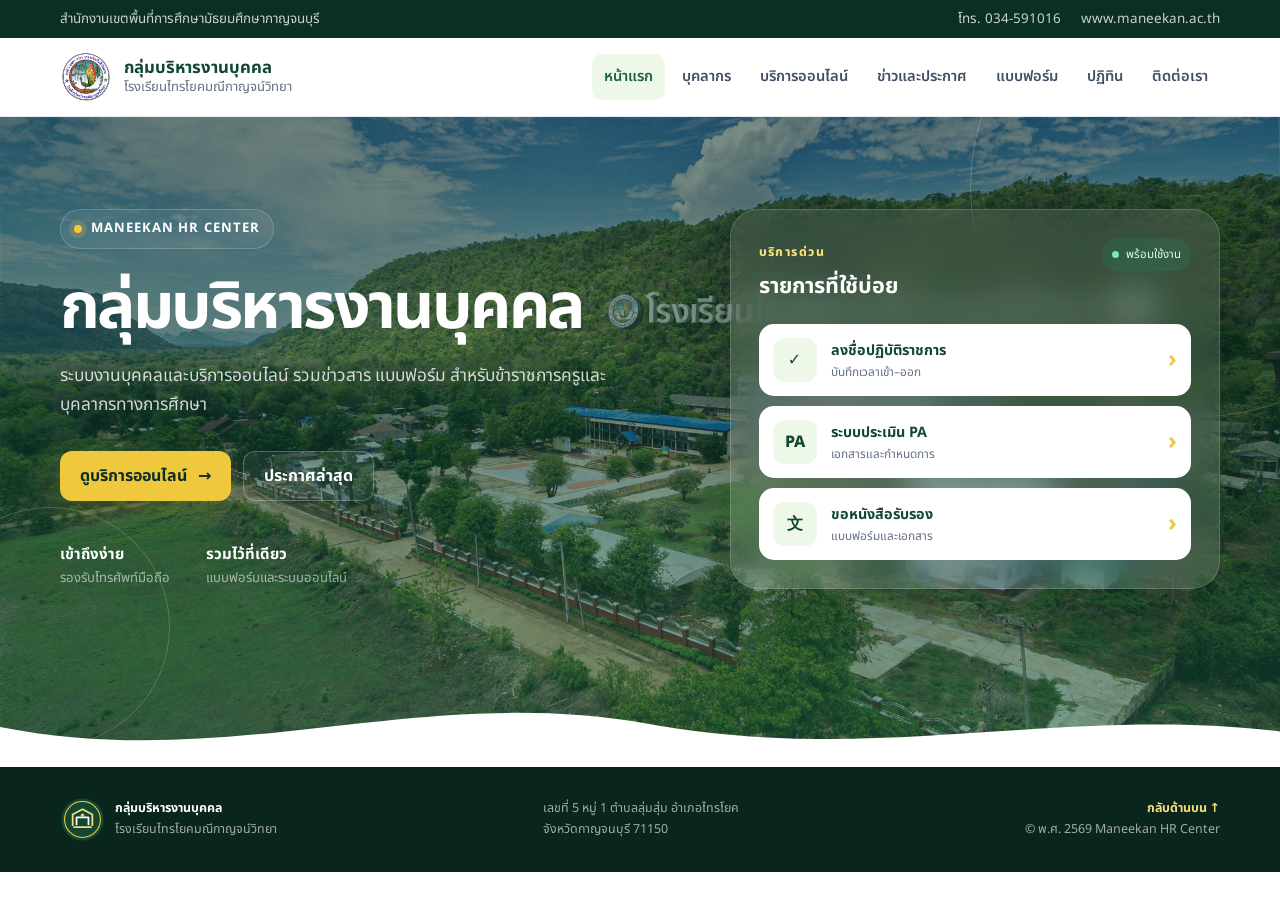
==== commit 1cc59850: "Update index.html" ====
--- a/index.html
+++ b/index.html
@@ -75,11 +75,50 @@
             <span class="status-pill"><span></span> พร้อมใช้งาน</span>
           </div>
           <div class="quick-list">
-            <a href="https://script.google.com/macros/s/AKfycbwgw7OgSjkKKTc2F5gCJuKuPccqyQ3rEMYR3fQj7FDhUj_PmYod2bczae3S-Ho0hh77/exec"><span class="quick-icon">✓</span><span><strong>ลงชื่อปฏิบัติราชการ</strong><small>บันทึกเวลาเข้า–ออก</small></span><b>›</b></a>
-            <a href="#" data-placeholder-link><span class="quick-icon">PA</span><span><strong>ระบบประเมิน PA</strong><small>เอกสารและกำหนดการ</small></span><b>›</b></a>
-            <a href="#" data-placeholder-link><span class="quick-icon">文</span><span><strong>ขอหนังสือรับรอง</strong><small>ยื่นคำขอออนไลน์</small></span><b>›</b></a>
-          </div>
-          <div class="hero-card-note"><span>ⓘ</span>เปลี่ยนลิงก์ตัวอย่างเป็น Google Forms หรือ Apps Script ได้ทันที</div>
+
+  <!-- ลงชื่อปฏิบัติราชการ -->
+  <a
+    href="https://script.google.com/macros/s/AKfycbwgw7OgSjkKKTc2F5gCJuKuPccqyQ3rEMYR3fQj7FDhUj_PmYod2bczae3S-Ho0hh77/exec"
+    target="_blank"
+    rel="noopener noreferrer"
+  >
+    <span class="quick-icon">✓</span>
+
+    <span>
+      <strong>ลงชื่อปฏิบัติราชการ</strong>
+      <small>บันทึกเวลาเข้า–ออก</small>
+    </span>
+
+    <b>›</b>
+  </a>
+
+
+  <!-- ระบบประเมิน PA -->
+  <a href="forms.html">
+    <span class="quick-icon">PA</span>
+
+    <span>
+      <strong>ระบบประเมิน PA</strong>
+      <small>เอกสารและกำหนดการ</small>
+    </span>
+
+    <b>›</b>
+  </a>
+
+
+  <!-- ขอหนังสือรับรอง -->
+  <a href="forms.html">
+    <span class="quick-icon">文</span>
+
+    <span>
+      <strong>ขอหนังสือรับรอง</strong>
+      <small>แบบฟอร์มและเอกสาร</small>
+    </span>
+
+    <b>›</b>
+  </a>
+
+</div>
         </aside>
       </div>
       <div class="wave"><svg viewBox="0 0 1440 120" preserveAspectRatio="none"><path d="M0,64 C260,125 470,5 730,60 C990,115 1190,35 1440,70 L1440,120 L0,120 Z"></path></svg></div>
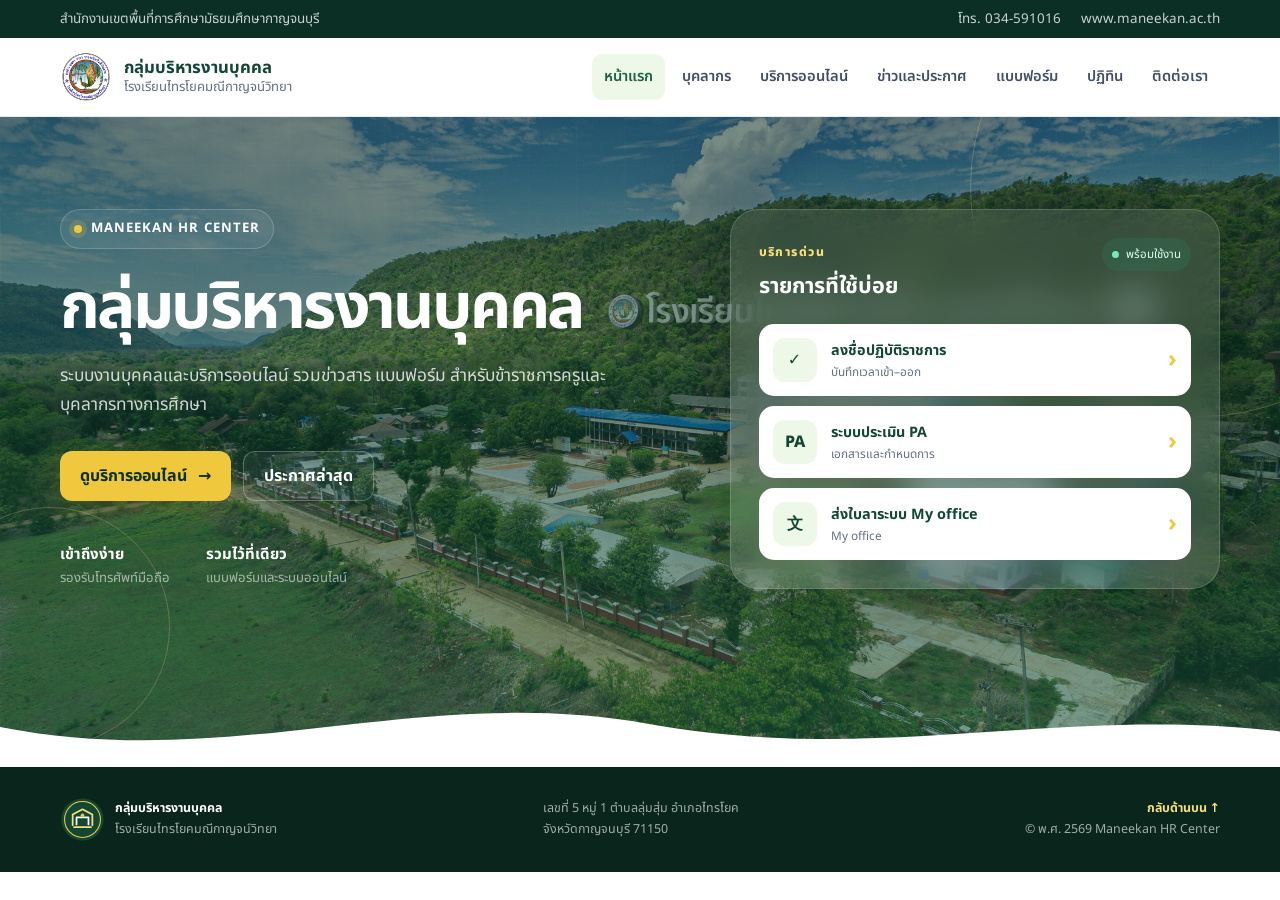
==== commit 298f8b97: "Update index.html" ====
--- a/index.html
+++ b/index.html
@@ -94,7 +94,7 @@
 
 
   <!-- ระบบประเมิน PA -->
-  <a href="forms.html">
+  <a href="https://sites.google.com/maneekan.ac.th/human-resources/pa">
     <span class="quick-icon">PA</span>
 
     <span>
@@ -106,13 +106,13 @@
   </a>
 
 
-  <!-- ขอหนังสือรับรอง -->
-  <a href="forms.html">
+  <!-- ส่งใบลาในระบบ My office -->
+  <a href="https://program.sesaorb.go.th/myschool/saiyokmaneekan/index.php">
     <span class="quick-icon">文</span>
 
     <span>
-      <strong>ขอหนังสือรับรอง</strong>
-      <small>แบบฟอร์มและเอกสาร</small>
+      <strong>ส่งใบลาระบบ My office</strong>
+      <small>My office</small>
     </span>
 
     <b>›</b>
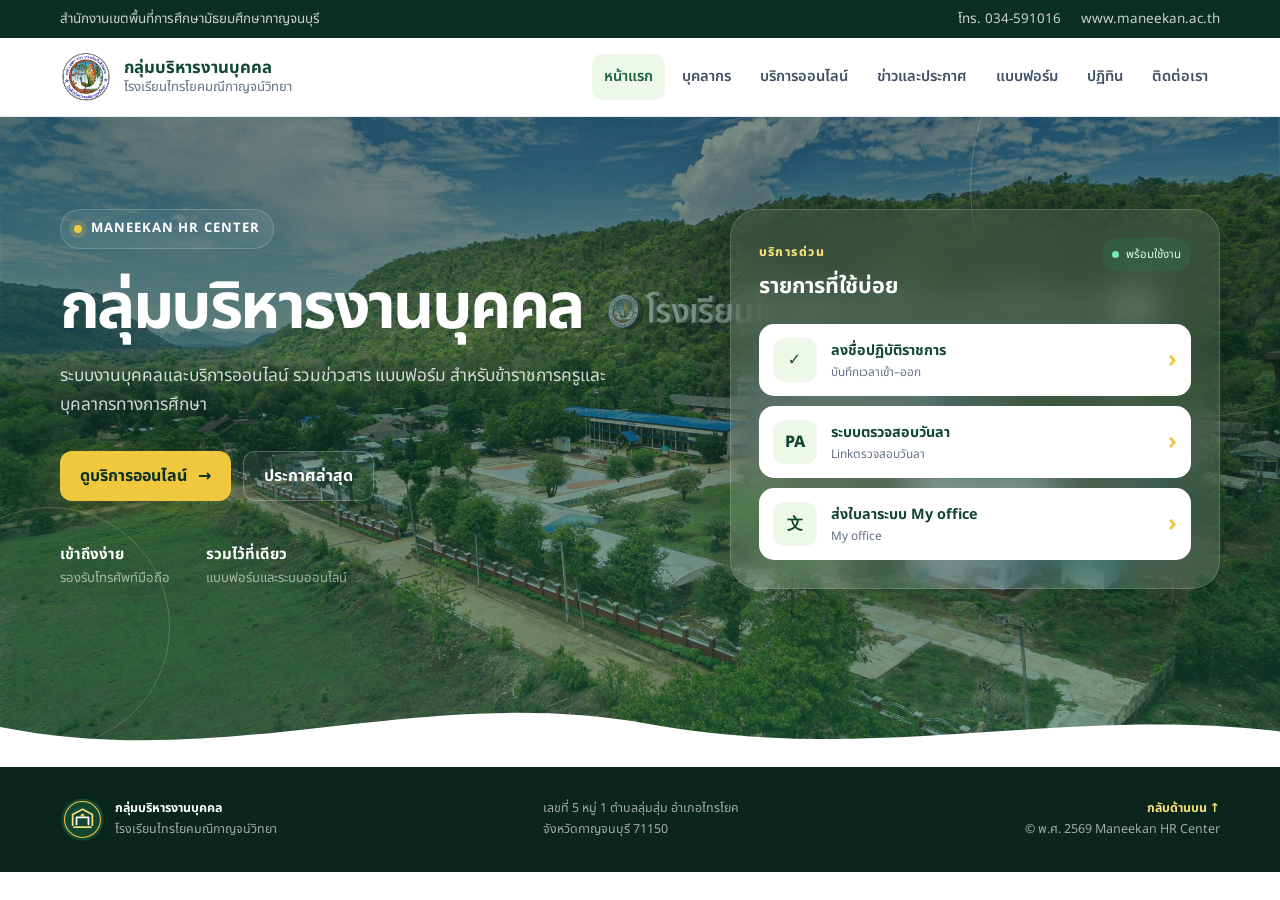
==== commit 124f0614: "Update index.html" ====
--- a/index.html
+++ b/index.html
@@ -93,13 +93,13 @@
   </a>
 
 
-  <!-- ระบบประเมิน PA -->
-  <a href="https://sites.google.com/maneekan.ac.th/human-resources/pa">
+  <!-- ระบบตรวจสอบวันลา -->
+  <a href="https://datastudio.google.com/reporting/c7c15414-b817-4e38-959a-d7ad51ada28f">
     <span class="quick-icon">PA</span>
 
     <span>
-      <strong>ระบบประเมิน PA</strong>
-      <small>เอกสารและกำหนดการ</small>
+      <strong>ระบบตรวจสอบวันลา</strong>
+      <small>Linkตรวจสอบวันลา</small>
     </span>
 
     <b>›</b>
